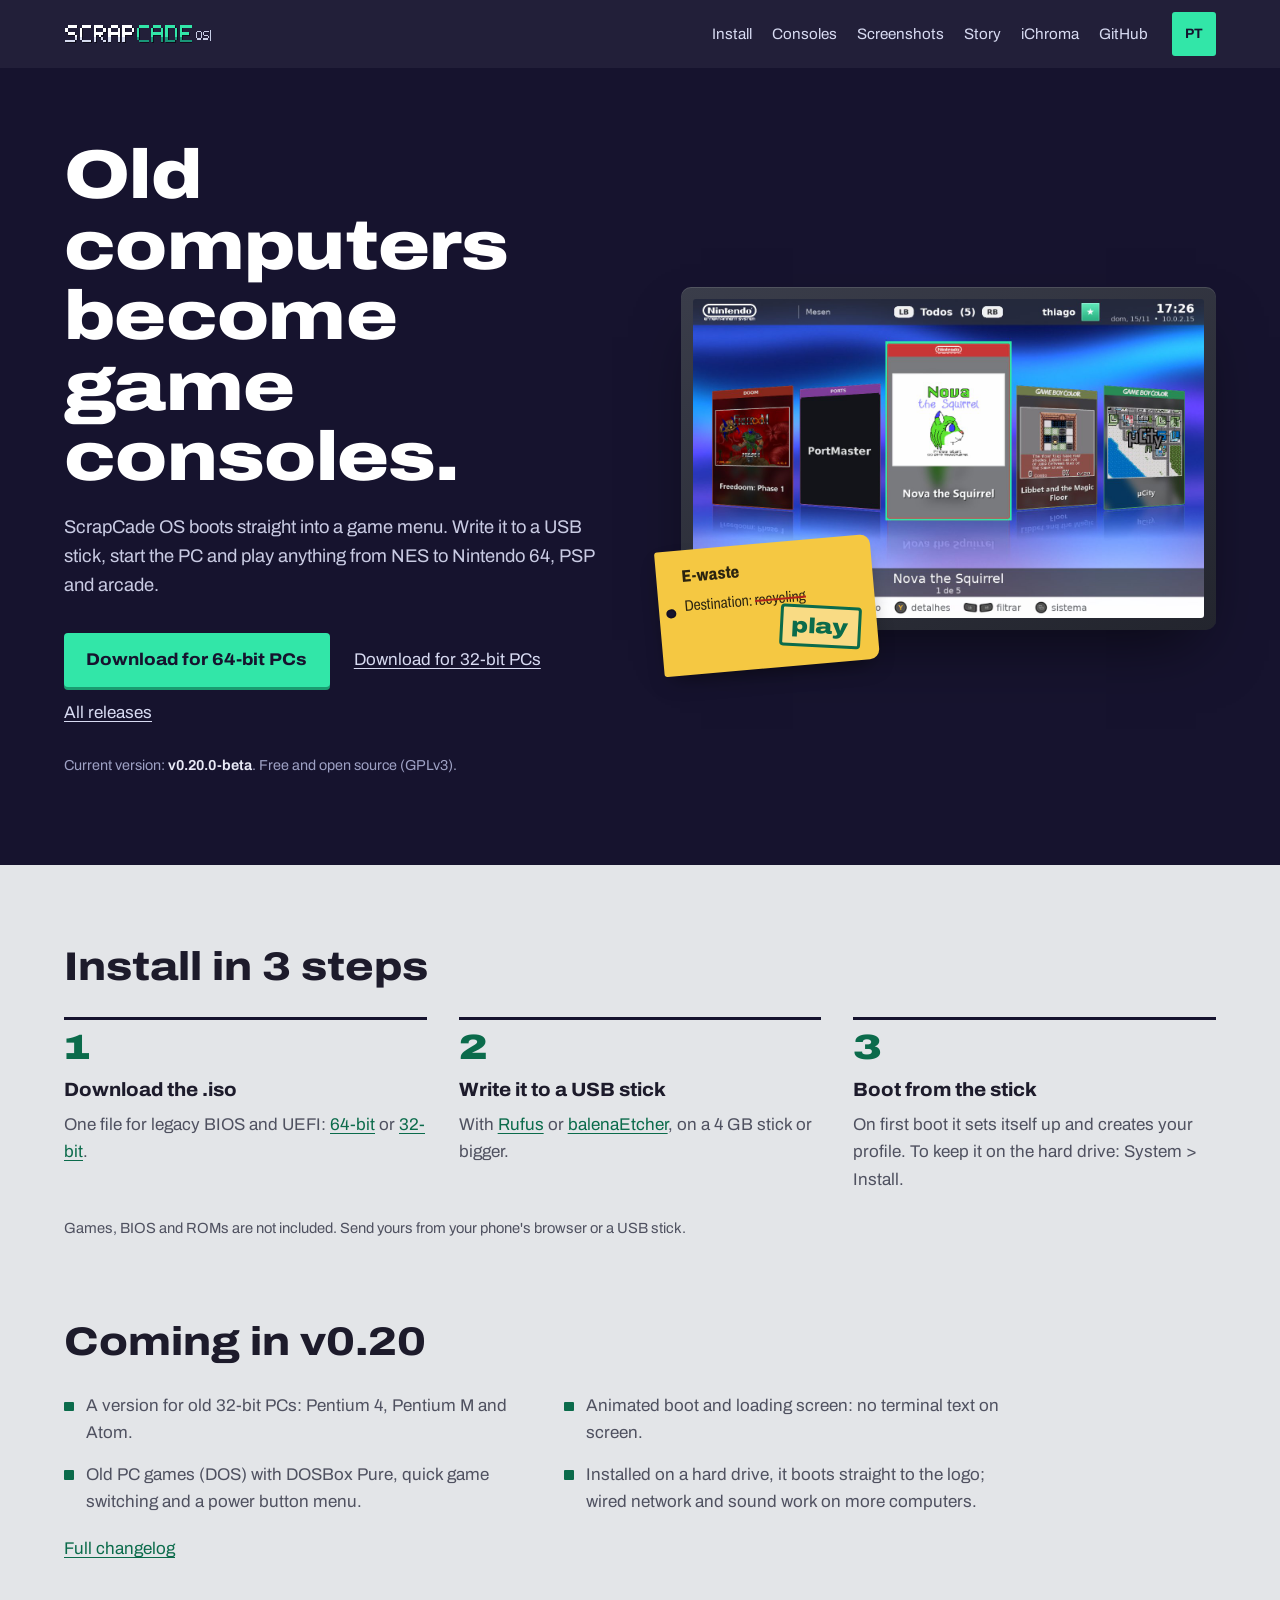
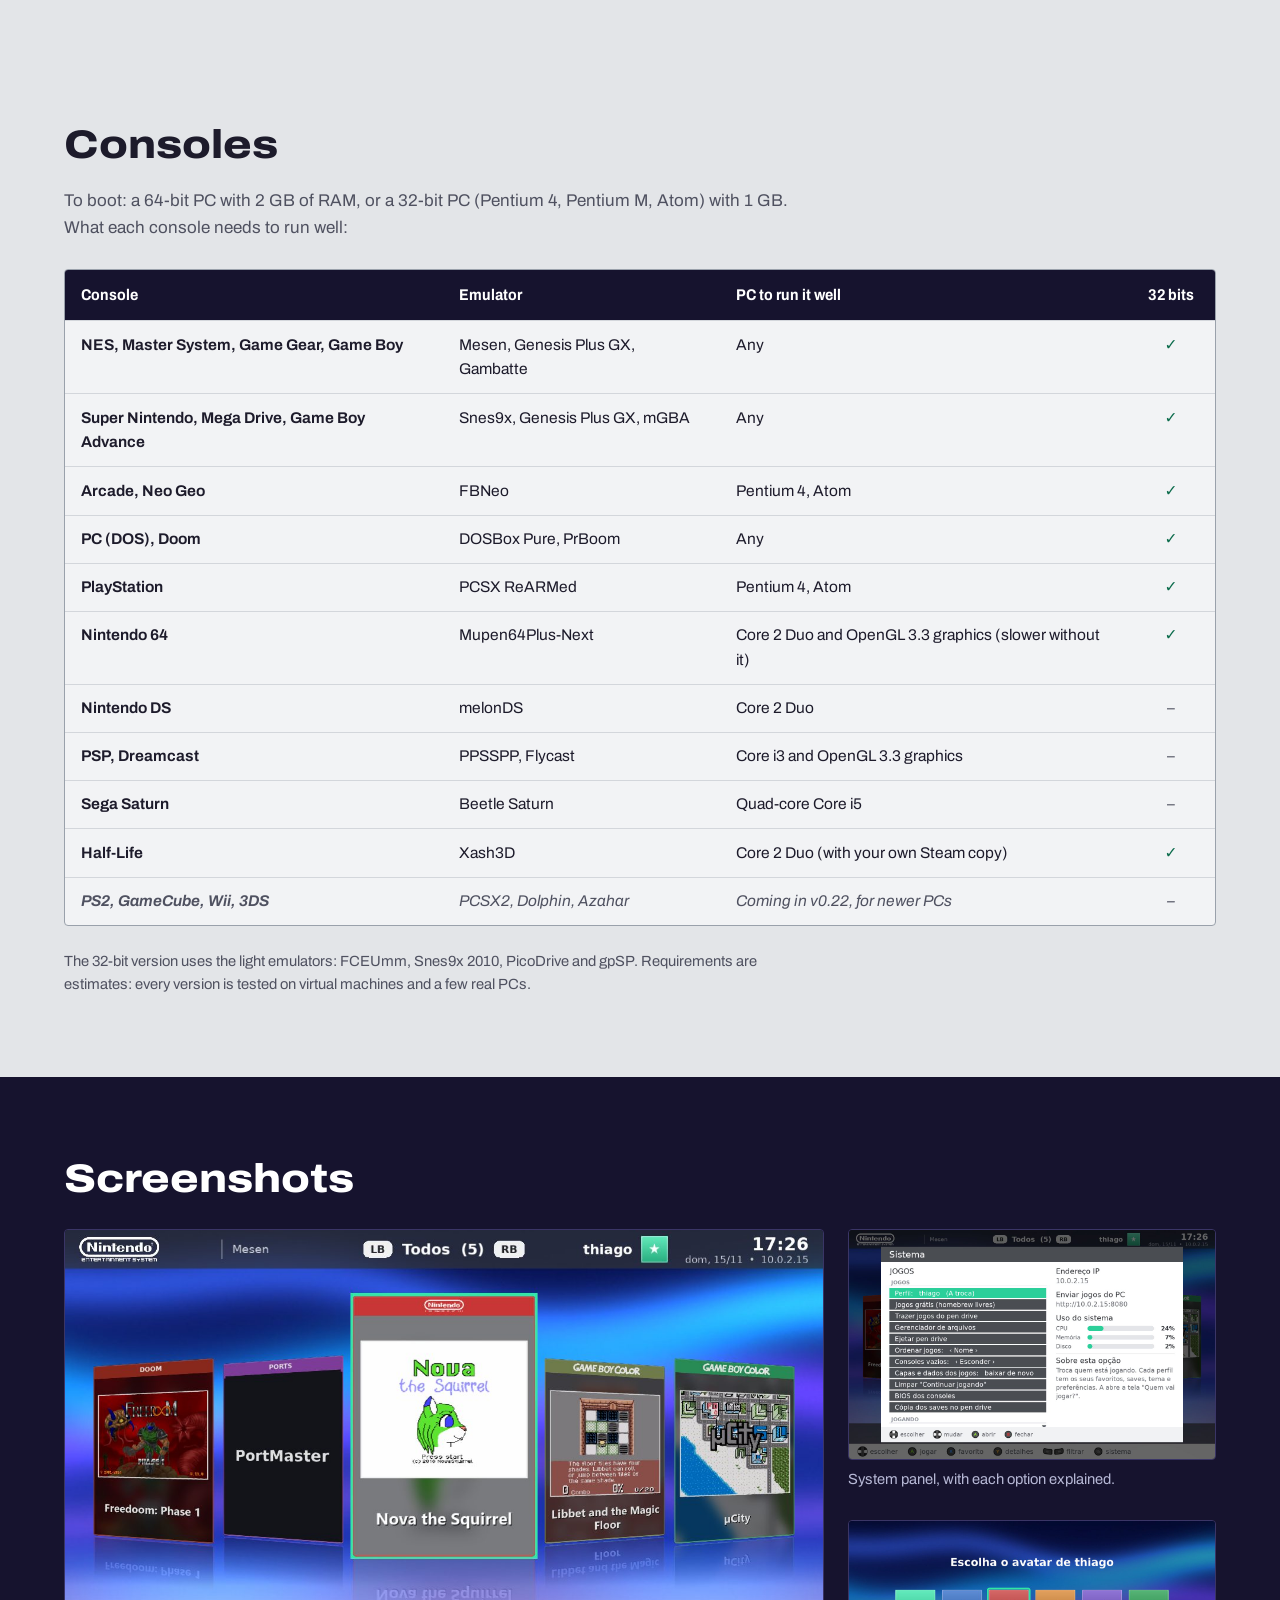
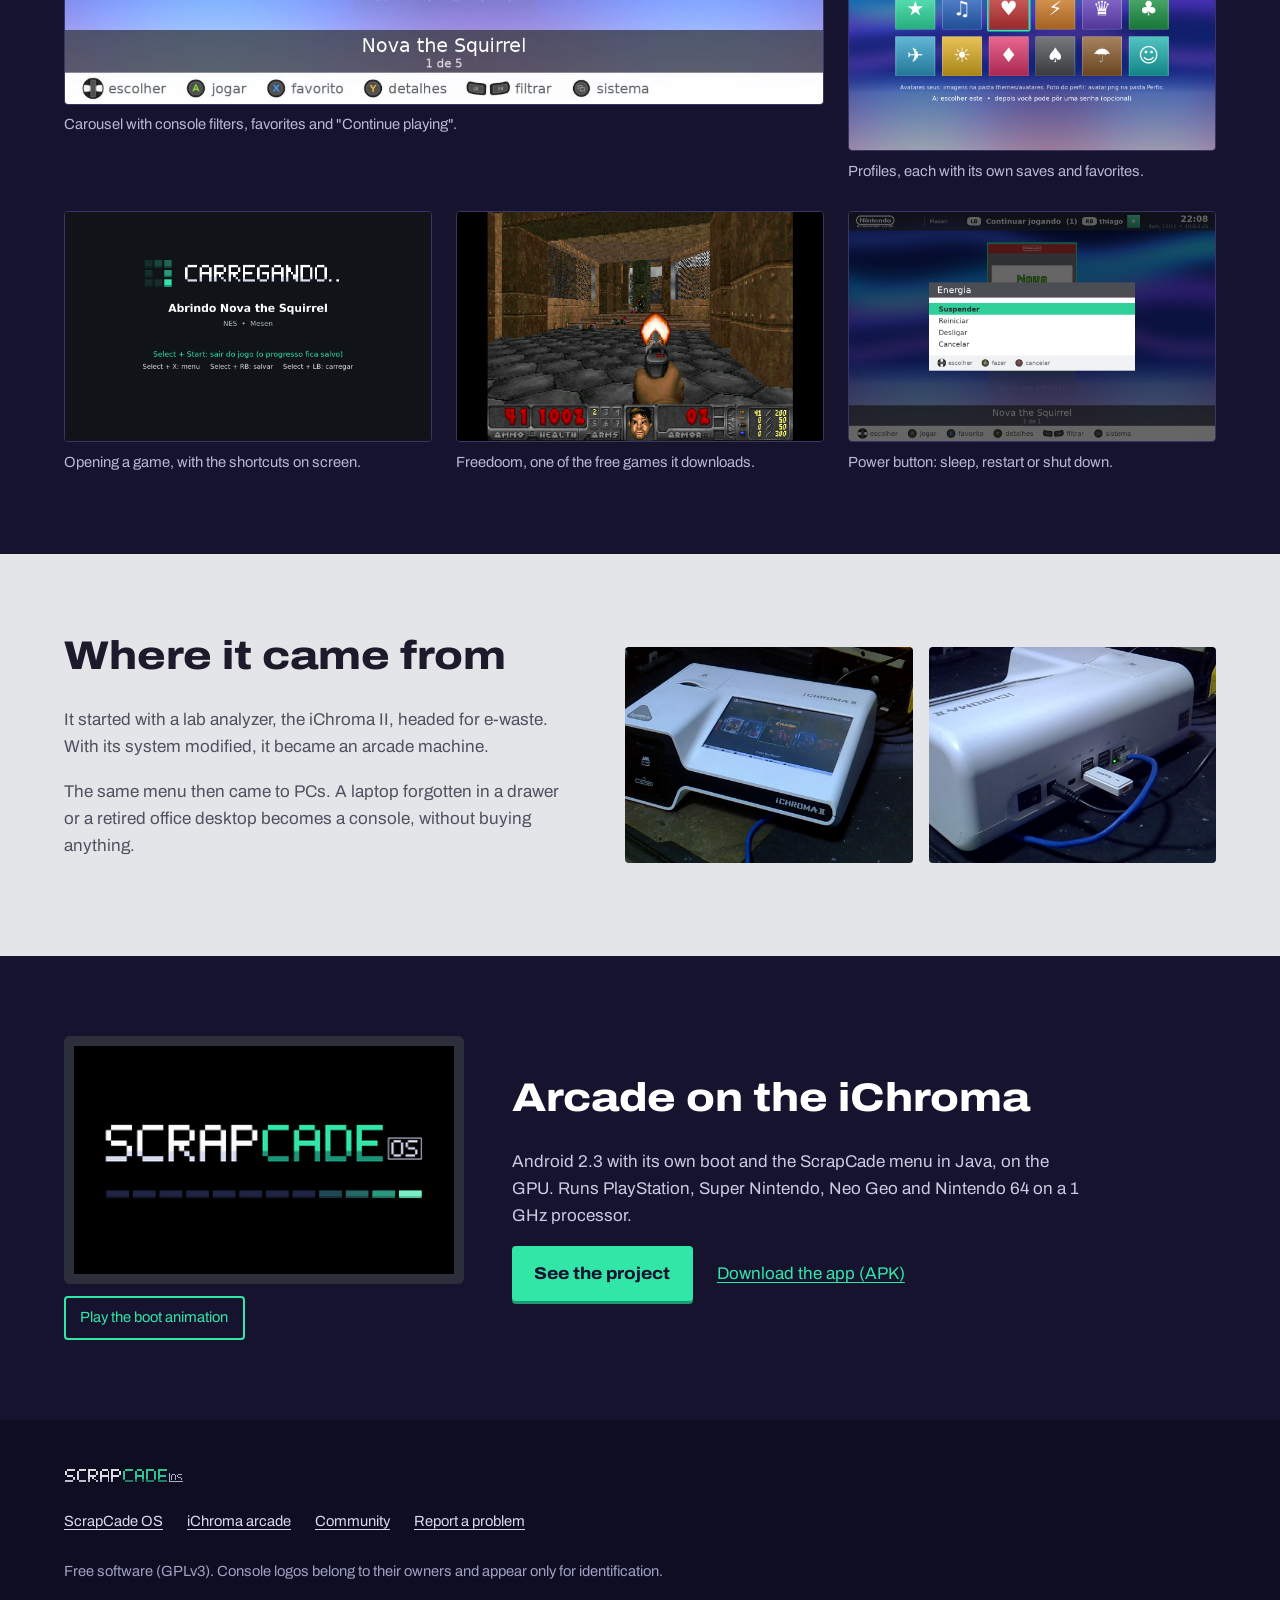
==== scrapcade/index.html @ ce70873d "fix: acessibilidade, textos e desempenho do site (revisao com as skills de design) - WCAG: foco visi" ====
<!doctype html>
<html lang="pt-BR" data-lingua="pt">
<head>
<meta charset="utf-8">
<meta name="viewport" content="width=device-width, initial-scale=1">
<title>ScrapCade OS</title>
<meta name="description" content="Sistema que transforma computadores velhos em consoles de videogame. Grave num pen drive, ligue o PC e jogue.">
<link rel="icon" href="img/logo.png">
<link rel="preconnect" href="https://fonts.googleapis.com">
<link rel="preconnect" href="https://fonts.gstatic.com" crossorigin>
<link href="https://fonts.googleapis.com/css2?family=Archivo:wdth,wght@62..125,400..900&display=swap" rel="stylesheet">
<link rel="stylesheet" href="estilo.css">
</head>
<body>
<a class="pular" href="#conteudo"><span lang="pt">Pular para o conteúdo</span><span lang="en">Skip to content</span></a>

<header class="topo">
  <a class="marca" href="#inicio"><img src="img/logo.png" alt="ScrapCade OS"></a>
  <nav aria-label="Seções">
    <a href="#instalar"><span lang="pt">Instalar</span><span lang="en">Install</span></a>
    <a href="#consoles">Consoles</a>
    <a href="#capturas"><span lang="pt">Capturas</span><span lang="en">Screenshots</span></a>
    <a href="#historia"><span lang="pt">História</span><span lang="en">Story</span></a>
    <a href="#ichroma">iChroma</a>
    <a href="https://github.com/thiagotechmaker/scrapcade.os">GitHub</a>
  </nav>
  <button class="idioma" type="button"><span lang="pt"><span class="so-leitor">Ver em inglês: </span>EN</span><span lang="en"><span class="so-leitor">Ver em português: </span>PT</span></button>
</header>

<main id="conteudo">
<section class="abertura" id="inicio">
  <div class="abertura-texto">
    <h1><span lang="pt">Computador velho vira videogame.</span><span lang="en">Old computers become game consoles.</span></h1>
    <p class="sub">
      <span lang="pt">O ScrapCade OS liga direto num menu de jogos. Grave num pen drive, ligue o PC e jogue do NES ao Nintendo 64, PSP e fliperama.</span>
      <span lang="en">ScrapCade OS boots straight into a game menu. Write it to a USB stick, start the PC and play anything from NES to Nintendo 64, PSP and arcade.</span>
    </p>
    <div class="acoes">
      <a class="botao" data-iso="64" href="https://github.com/thiagotechmaker/scrapcade.os/releases/latest">
        <span lang="pt">Baixar para PC de 64 bits</span><span lang="en">Download for 64-bit PCs</span>
        <span class="tamanho" data-tam="64"></span>
      </a>
      <a class="link-claro" data-iso="32" href="https://github.com/thiagotechmaker/scrapcade.os/releases/latest">
        <span lang="pt">Baixar para PC de 32 bits</span><span lang="en">Download for 32-bit PCs</span>
      </a>
      <a class="link-claro" href="https://github.com/thiagotechmaker/scrapcade.os/releases">
        <span lang="pt">Todas as versões</span><span lang="en">All releases</span>
      </a>
    </div>
    <p class="versao"><span lang="pt">Versão atual:</span><span lang="en">Current version:</span> <b data-versao>v0.20.0-beta</b>. <span lang="pt">Livre e de código aberto (GPLv3).</span><span lang="en">Free and open source (GPLv3).</span></p>
  </div>

  <figure class="vitrine">
    <div class="tela"><img src="img/carrossel.jpg" width="1280" height="800"
      alt="Menu do ScrapCade com o carrossel de capas" data-alt-en="ScrapCade menu with the cover carousel"></div>
    <div class="etiqueta" aria-hidden="true">
      <span class="furo"></span>
      <span class="etq-titulo"><span lang="pt">Lixo eletrônico</span><span lang="en">E-waste</span></span>
      <span class="etq-linha"><span lang="pt">Destino:</span><span lang="en">Destination:</span> <s><span lang="pt">reciclagem</span><span lang="en">recycling</span></s></span>
      <span class="carimbo"><span lang="pt">jogar</span><span lang="en">play</span></span>
    </div>
  </figure>
</section>

<section class="secao" id="instalar">
  <h2><span lang="pt">Instalar em 3 passos</span><span lang="en">Install in 3 steps</span></h2>
  <ol class="passos">
    <li>
      <h3><span lang="pt">Baixe o .iso</span><span lang="en">Download the .iso</span></h3>
      <p><span lang="pt">Um arquivo só, para BIOS antigo e UEFI: <a data-iso="64" href="https://github.com/thiagotechmaker/scrapcade.os/releases/latest">64 bits</a> ou <a data-iso="32" href="https://github.com/thiagotechmaker/scrapcade.os/releases/latest">32 bits</a>.</span><span lang="en">One file for legacy BIOS and UEFI: <a data-iso="64" href="https://github.com/thiagotechmaker/scrapcade.os/releases/latest">64-bit</a> or <a data-iso="32" href="https://github.com/thiagotechmaker/scrapcade.os/releases/latest">32-bit</a>.</span></p>
    </li>
    <li>
      <h3><span lang="pt">Grave num pen drive</span><span lang="en">Write it to a USB stick</span></h3>
      <p><span lang="pt">Com o <a href="https://rufus.ie">Rufus</a> ou o <a href="https://etcher.balena.io">balenaEtcher</a>, em pen drive de 4 GB ou mais.</span><span lang="en">With <a href="https://rufus.ie">Rufus</a> or <a href="https://etcher.balena.io">balenaEtcher</a>, on a 4 GB stick or bigger.</span></p>
    </li>
    <li>
      <h3><span lang="pt">Ligue pelo pen drive</span><span lang="en">Boot from the stick</span></h3>
      <p><span lang="pt">No primeiro boot ele se arruma sozinho e cria o seu perfil. Para ficar no HD: Sistema &gt; Instalar.</span><span lang="en">On first boot it sets itself up and creates your profile. To keep it on the hard drive: System &gt; Install.</span></p>
    </li>
  </ol>
  <p class="nota"><span lang="pt">Jogos, BIOS e ROMs não acompanham o sistema. Mande os seus pelo navegador do celular ou por um pen drive.</span><span lang="en">Games, BIOS and ROMs are not included. Send yours from your phone's browser or a USB stick.</span></p>
</section>

<section class="secao novidades" id="novidades">
  <h2><span lang="pt">Chegando na v0.20</span><span lang="en">Coming in v0.20</span></h2>
  <ul>
    <li><span lang="pt">Versão para PCs antigos de 32 bits: Pentium 4, Pentium M e Atom.</span><span lang="en">A version for old 32-bit PCs: Pentium 4, Pentium M and Atom.</span></li>
    <li><span lang="pt">Boot animado e tela de carregamento: nada de texto de terminal na tela.</span><span lang="en">Animated boot and loading screen: no terminal text on screen.</span></li>
    <li><span lang="pt">PC antigo (DOS) pelo DOSBox Pure, troca rápida de jogo e botão de energia com menu.</span><span lang="en">Old PC games (DOS) with DOSBox Pure, quick game switching and a power button menu.</span></li>
    <li><span lang="pt">Instalado no HD, liga direto na logo; rede com cabo e som funcionando em mais computadores.</span><span lang="en">Installed on a hard drive, it boots straight to the logo; wired network and sound work on more computers.</span></li>
  </ul>
  <a href="https://github.com/thiagotechmaker/scrapcade.os/blob/main/CHANGELOG.md"><span lang="pt">Todas as mudanças</span><span lang="en">Full changelog</span></a>
</section>

<section class="secao" id="consoles">
  <h2>Consoles</h2>
  <p class="intro"><span lang="pt">Para ligar: PC de 64 bits com 2 GB de memória, ou PC de 32 bits (Pentium 4, Pentium M, Atom) com 1 GB. O que cada console pede para rodar bem:</span><span lang="en">To boot: a 64-bit PC with 2 GB of RAM, or a 32-bit PC (Pentium 4, Pentium M, Atom) with 1 GB. What each console needs to run well:</span></p>
  <div class="tabela-rolagem">
  <table class="inventario">
    <thead><tr>
      <th>Console</th><th><span lang="pt">Emulador</span><span lang="en">Emulator</span></th>
      <th><span lang="pt">PC para rodar bem</span><span lang="en">PC to run it well</span></th><th>32 bits</th>
    </tr></thead>
    <tbody>
      <tr><td>NES, Master System, Game Gear, Game Boy</td><td>Mesen, Genesis Plus GX, Gambatte</td><td><span lang="pt">Qualquer um</span><span lang="en">Any</span></td><td class="sim"><span aria-hidden="true">✓</span><span class="so-leitor"><span lang="pt">sim</span><span lang="en">yes</span></span></td></tr>
      <tr><td>Super Nintendo, Mega Drive, Game Boy Advance</td><td>Snes9x, Genesis Plus GX, mGBA</td><td><span lang="pt">Qualquer um</span><span lang="en">Any</span></td><td class="sim"><span aria-hidden="true">✓</span><span class="so-leitor"><span lang="pt">sim</span><span lang="en">yes</span></span></td></tr>
      <tr><td><span lang="pt">Fliperama, Neo Geo</span><span lang="en">Arcade, Neo Geo</span></td><td>FBNeo</td><td>Pentium 4, Atom</td><td class="sim"><span aria-hidden="true">✓</span><span class="so-leitor"><span lang="pt">sim</span><span lang="en">yes</span></span></td></tr>
      <tr><td>PC (DOS), Doom</td><td>DOSBox Pure, PrBoom</td><td><span lang="pt">Qualquer um</span><span lang="en">Any</span></td><td class="sim"><span aria-hidden="true">✓</span><span class="so-leitor"><span lang="pt">sim</span><span lang="en">yes</span></span></td></tr>
      <tr><td>PlayStation</td><td>PCSX ReARMed</td><td>Pentium 4, Atom</td><td class="sim"><span aria-hidden="true">✓</span><span class="so-leitor"><span lang="pt">sim</span><span lang="en">yes</span></span></td></tr>
      <tr><td>Nintendo 64</td><td>Mupen64Plus-Next</td><td><span lang="pt">Core 2 Duo e vídeo com OpenGL 3.3 (sem ele, mais lento)</span><span lang="en">Core 2 Duo and OpenGL 3.3 graphics (slower without it)</span></td><td class="sim"><span aria-hidden="true">✓</span><span class="so-leitor"><span lang="pt">sim</span><span lang="en">yes</span></span></td></tr>
      <tr><td>Nintendo DS</td><td>melonDS</td><td>Core 2 Duo</td><td class="nao"><span aria-hidden="true">–</span><span class="so-leitor"><span lang="pt">não</span><span lang="en">no</span></span></td></tr>
      <tr><td>PSP, Dreamcast</td><td>PPSSPP, Flycast</td><td><span lang="pt">Core i3 e vídeo com OpenGL 3.3</span><span lang="en">Core i3 and OpenGL 3.3 graphics</span></td><td class="nao"><span aria-hidden="true">–</span><span class="so-leitor"><span lang="pt">não</span><span lang="en">no</span></span></td></tr>
      <tr><td>Sega Saturn</td><td>Beetle Saturn</td><td><span lang="pt">Core i5 de 4 núcleos</span><span lang="en">Quad-core Core i5</span></td><td class="nao"><span aria-hidden="true">–</span><span class="so-leitor"><span lang="pt">não</span><span lang="en">no</span></span></td></tr>
      <tr><td>Half-Life</td><td>Xash3D</td><td><span lang="pt">Core 2 Duo (com a sua cópia da Steam)</span><span lang="en">Core 2 Duo (with your own Steam copy)</span></td><td class="sim"><span aria-hidden="true">✓</span><span class="so-leitor"><span lang="pt">sim</span><span lang="en">yes</span></span></td></tr>
      <tr class="em-breve"><td>PS2, GameCube, Wii, 3DS</td><td>PCSX2, Dolphin, Azahar</td><td><span lang="pt">Na v0.22, para PCs mais novos</span><span lang="en">Coming in v0.22, for newer PCs</span></td><td class="nao"><span aria-hidden="true">–</span><span class="so-leitor"><span lang="pt">não</span><span lang="en">no</span></span></td></tr>
    </tbody>
  </table>
  </div>
  <p class="nota"><span lang="pt">Na versão de 32 bits entram os emuladores leves: FCEUmm, Snes9x 2010, PicoDrive e gpSP. Os requisitos são estimativas: cada versão é testada em máquinas virtuais e em poucos PCs de verdade.</span><span lang="en">The 32-bit version uses the light emulators: FCEUmm, Snes9x 2010, PicoDrive and gpSP. Requirements are estimates: every version is tested on virtual machines and a few real PCs.</span></p>
</section>

<section class="secao escura" id="capturas">
  <h2><span lang="pt">Capturas</span><span lang="en">Screenshots</span></h2>
  <div class="galeria">
    <figure class="grande"><img loading="lazy" src="img/carrossel.jpg" width="1280" height="800" alt="Carrossel de capas" data-alt-en="Cover carousel"><figcaption><span lang="pt">Carrossel com filtros por console, favoritos e "Continuar jogando".</span><span lang="en">Carousel with console filters, favorites and "Continue playing".</span></figcaption></figure>
    <figure><img loading="lazy" src="img/painel.jpg" width="1280" height="800" alt="Painel Sistema" data-alt-en="System panel"><figcaption><span lang="pt">Painel Sistema, com a explicação de cada opção.</span><span lang="en">System panel, with each option explained.</span></figcaption></figure>
    <figure><img loading="lazy" src="img/perfis.jpg" width="1280" height="800" alt="Perfis com avatar" data-alt-en="Profiles with avatars"><figcaption><span lang="pt">Perfis: cada um com seus saves e favoritos.</span><span lang="en">Profiles, each with its own saves and favorites.</span></figcaption></figure>
    <figure><img loading="lazy" src="img/carregando.png" width="1280" height="800" alt="Abrindo um jogo" data-alt-en="Opening a game"><figcaption><span lang="pt">Abrindo um jogo, com os atalhos na tela.</span><span lang="en">Opening a game, with the shortcuts on screen.</span></figcaption></figure>
    <figure><img loading="lazy" src="img/freedoom.png" width="1280" height="800" alt="Freedoom rodando" data-alt-en="Freedoom running"><figcaption><span lang="pt">Freedoom, um dos jogos livres que o sistema baixa.</span><span lang="en">Freedoom, one of the free games it downloads.</span></figcaption></figure>
    <figure><img loading="lazy" src="img/energia.jpg" width="1280" height="800" alt="Menu do botão de energia" data-alt-en="Power button menu"><figcaption><span lang="pt">Botão de energia: suspender, reiniciar ou desligar.</span><span lang="en">Power button: sleep, restart or shut down.</span></figcaption></figure>
  </div>
</section>

<section class="secao historia" id="historia">
  <div class="historia-texto">
    <h2><span lang="pt">De onde veio</span><span lang="en">Where it came from</span></h2>
    <p><span lang="pt">Começou com um analisador de laboratório, o iChroma II, que ia para o lixo eletrônico. Com o sistema dele modificado, virou fliperama.</span><span lang="en">It started with a lab analyzer, the iChroma II, headed for e-waste. With its system modified, it became an arcade machine.</span></p>
    <p><span lang="pt">O mesmo menu foi para os PCs. Um notebook parado na gaveta ou um desktop de escritório aposentado viram console, sem comprar nada.</span><span lang="en">The same menu then came to PCs. A laptop forgotten in a drawer or a retired office desktop becomes a console, without buying anything.</span></p>
  </div>
  <div class="historia-fotos">
    <img loading="lazy" src="img/ichroma_frente.jpg" width="1280" height="720" alt="iChroma II ligado com o menu de jogos" data-alt-en="iChroma II showing the game menu">
    <img loading="lazy" src="img/ichroma_traseira.jpg" width="1280" height="720" alt="Traseira do iChroma com cabo de rede e pen drive" data-alt-en="Back of the iChroma with network cable and USB stick">
  </div>
</section>

<section class="secao escura" id="ichroma">
  <div class="ichroma">
    <figure class="ichroma-anim">
      <img class="ichroma-gif" loading="lazy" src="img/boot_parado.png" data-gif="img/boot.gif" width="400" height="240" alt="Animação de boot do fliperama" data-alt-en="Arcade boot animation">
      <button class="ver-anim" type="button" aria-pressed="false"><span lang="pt">Ver a animação de boot</span><span lang="en">Play the boot animation</span></button>
    </figure>
    <div>
      <h2><span lang="pt">Fliperama no iChroma</span><span lang="en">Arcade on the iChroma</span></h2>
      <p><span lang="pt">Android 2.3 com boot próprio e o menu ScrapCade em Java, pela GPU. Roda PlayStation, Super Nintendo, Neo Geo e Nintendo 64 num processador de 1 GHz.</span><span lang="en">Android 2.3 with its own boot and the ScrapCade menu in Java, on the GPU. Runs PlayStation, Super Nintendo, Neo Geo and Nintendo 64 on a 1 GHz processor.</span></p>
      <div class="acoes">
        <a class="botao" href="https://github.com/thiagotechmaker/scrapcade-fliperama"><span lang="pt">Ver o projeto</span><span lang="en">See the project</span></a>
        <a class="link-claro" href="https://github.com/thiagotechmaker/scrapcade-fliperama/releases/latest"><span lang="pt">Baixar o app (APK)</span><span lang="en">Download the app (APK)</span></a>
      </div>
    </div>
  </div>
</section>
</main>

<footer class="rodape">
  <img src="img/logo.png" alt="" width="120">
  <nav aria-label="Links">
    <a href="https://github.com/thiagotechmaker/scrapcade.os">ScrapCade OS</a>
    <a href="https://github.com/thiagotechmaker/scrapcade-fliperama"><span lang="pt">Fliperama do iChroma</span><span lang="en">iChroma arcade</span></a>
    <a href="https://github.com/thiagotechmaker/scrapcade.os/discussions"><span lang="pt">Comunidade</span><span lang="en">Community</span></a>
    <a href="https://github.com/thiagotechmaker/scrapcade.os/issues/new/choose"><span lang="pt">Relatar um problema</span><span lang="en">Report a problem</span></a>
  </nav>
  <p><span lang="pt">Código livre (GPLv3). Logotipos de consoles são dos seus donos e aparecem só para identificação.</span><span lang="en">Free software (GPLv3). Console logos belong to their owners and appear only for identification.</span></p>
</footer>

<script src="site.js"></script>
</body>
</html>
---- scrapcade/estilo.css ----
/* ScrapCade OS: sucata que vira console.
   Cores: indigo da tela de boot, aco de gabinete, menta da logo, amarelo de etiqueta de descarte (so na etiqueta). */
:root {
  --tinta: #16132e;
  --tinta-2: #221d45;
  --aco: #e3e5e8;
  --aco-claro: #f2f3f5;
  --aco-escuro: #9aa1ab;
  --texto: #1d1b2b;
  --texto-suave: #4f5160;
  --menta: #32e6a8;
  --menta-escura: #0b6b4b;   /* 5,2:1 sobre o aco: passa no WCAG AA */
  --etiqueta: #f5c842;
  --branco: #fff;
  --largura: 72rem;
  --fonte: "Archivo", "Segoe UI", system-ui, sans-serif;
}
*, *::before, *::after { box-sizing: border-box; }
html { scroll-behavior: smooth; -webkit-text-size-adjust: 100%; }
@media (prefers-reduced-motion: reduce) { html { scroll-behavior: auto; } }
body {
  margin: 0;
  font-family: var(--fonte);
  font-size: 1.0625rem;
  line-height: 1.6;
  color: var(--texto);
  background: var(--aco);
}
img { max-width: 100%; height: auto; display: block; }
a { color: var(--menta-escura); text-underline-offset: 0.18em; }
/* foco: indigo nas partes claras, amarelo nas escuras (sempre com contraste) */
a:focus-visible, button:focus-visible { outline: 3px solid var(--tinta); outline-offset: 3px; border-radius: 2px; }
.topo :focus-visible, .abertura :focus-visible, .escura :focus-visible, .rodape :focus-visible, .pular:focus-visible { outline-color: var(--etiqueta); }

/* texto so para leitor de tela */
.so-leitor { position: absolute; width: 1px; height: 1px; overflow: hidden; clip-path: inset(50%); white-space: nowrap; }
/* pular para o conteudo: aparece so com o teclado */
.pular { position: absolute; left: 1rem; top: -4rem; z-index: 20; padding: 0.6rem 1rem; background: var(--tinta); color: var(--branco); border-radius: 3px; }
.pular:focus { top: 0.75rem; }

/* idioma: so a lingua escolhida aparece */
html[data-lingua="pt"] [lang="en"], html[data-lingua="en"] [lang="pt"] { display: none !important; }

/* ---- topo */
.topo {
  position: sticky; top: 0; z-index: 10;
  display: flex; align-items: center; gap: 1.5rem;
  padding: 0.75rem max(1rem, calc((100% - var(--largura)) / 2));
  background: color-mix(in srgb, var(--tinta) 94%, transparent);
  backdrop-filter: blur(6px);
}
.marca img { width: 148px; image-rendering: pixelated; }
.topo nav { display: flex; gap: 1.25rem; margin-left: auto; flex-wrap: wrap; }
.topo nav a { color: #d8dbf2; text-decoration: none; font-size: 0.95rem; display: inline-flex; align-items: center; min-height: 44px; }   /* toque de 44 px */
.topo nav a:hover { color: var(--branco); text-decoration: underline; }
.idioma {
  font: inherit; font-size: 0.85rem; font-weight: 700; letter-spacing: 0.02em;
  color: var(--tinta); background: var(--menta); border: 0; border-radius: 3px;
  padding: 0.3rem 0.6rem; cursor: pointer; min-width: 44px; min-height: 44px;
}

/* ---- abertura */
.abertura {
  display: grid; grid-template-columns: 1.05fr 1fr; gap: 3.5rem; align-items: center;
  padding: 4.5rem max(1rem, calc((100% - var(--largura)) / 2)) 5.5rem;
  background: var(--tinta); color: #e9eaf7;
}
.abertura h1 {
  margin: 0 0 1.25rem;
  font-size: clamp(2.4rem, 5.4vw, 4.4rem); line-height: 1.02;
  font-weight: 850; font-variation-settings: "wdth" 118; letter-spacing: -0.01em;
  color: var(--branco);
}
.sub { margin: 0 0 2rem; max-width: 34rem; font-size: 1.15rem; color: #c9cbe3; }
.acoes { display: flex; flex-wrap: wrap; align-items: center; gap: 0.75rem 1.5rem; }
.botao {
  display: inline-block; padding: 0.85rem 1.4rem;
  font-weight: 750; font-variation-settings: "wdth" 110; text-decoration: none;
  color: var(--tinta); background: var(--menta); border-radius: 4px;
  box-shadow: 0 3px 0 #1a9c70;
}
.botao:hover { background: #5cf0bd; }
.botao:active { transform: translateY(2px); box-shadow: 0 1px 0 #1a9c70; }
.link-claro { color: #d8dbf2; }
.versao { margin: 1.75rem 0 0; font-size: 0.9rem; color: #9ea1c4; }
.versao b { color: #e9eaf7; font-weight: 650; }
.tamanho { font-weight: 500; font-variation-settings: "wdth" 90; opacity: 0.8; }

/* a captura numa "tela" de gabinete, com a etiqueta de descarte amarrada */
.vitrine { position: relative; margin: 0; }
.tela {
  padding: 12px; border-radius: 10px;
  background: linear-gradient(160deg, #3a3d4a, #23252e);
  box-shadow: 0 30px 60px -20px rgba(0, 0, 0, 0.55), inset 0 1px 0 rgba(255, 255, 255, 0.12);
}
.tela img { border-radius: 3px; }
.etiqueta {
  position: absolute; left: -1.4rem; bottom: -2.4rem;
  display: grid; gap: 0.15rem; width: 13.5rem;
  padding: 0.9rem 1rem 1rem 1.6rem;
  background: var(--etiqueta); color: #2b2410;
  border-radius: 3px 10px 10px 3px;
  transform: rotate(-5deg);
  box-shadow: 0 10px 22px -10px rgba(0, 0, 0, 0.6);
  font-variation-settings: "wdth" 80;
}
.furo {
  position: absolute; left: 0.45rem; top: 50%; width: 0.6rem; height: 0.6rem; margin-top: -0.3rem;
  border-radius: 50%; background: var(--tinta); box-shadow: inset 0 0 0 2px rgba(0, 0, 0, 0.2);
}
.etq-titulo { font-weight: 800; font-size: 1.05rem; }
.etq-linha { font-size: 0.95rem; }
.etq-linha s { text-decoration-thickness: 2px; text-decoration-color: #b4231b; }
.carimbo {
  justify-self: end; margin-top: -0.2rem;
  padding: 0.05rem 0.55rem; border: 3px solid var(--menta-escura); border-radius: 4px;
  color: var(--menta-escura); font-weight: 900; font-size: 1.35rem; font-variation-settings: "wdth" 120;
  transform: rotate(8deg); background: rgba(255, 255, 255, 0.35);
}

/* ---- secoes */
section[id] { scroll-margin-top: 4.5rem; }   /* o topo fixo nao cobre o titulo ao clicar no menu */
.secao { padding: 5rem max(1rem, calc((100% - var(--largura)) / 2)); }
.secao h2 {
  margin: 0 0 1.75rem;
  font-size: clamp(1.8rem, 3.2vw, 2.5rem); line-height: 1.1;
  font-weight: 800; font-variation-settings: "wdth" 115;
}
.secao h3 { margin: 0 0 0.35rem; font-size: 1.2rem; font-weight: 750; font-variation-settings: "wdth" 105; }
.intro { max-width: 46rem; margin: -0.5rem 0 1.75rem; color: var(--texto-suave); }
.nota { margin: 1.5rem 0 0; font-size: 0.92rem; color: var(--texto-suave); max-width: 46rem; }
.escura { background: var(--tinta); color: #e3e4f3; }
.escura h2 { color: var(--branco); }
.escura a { color: var(--menta); }

/* passos: uma sequencia de verdade, entao numerada */
.passos {
  list-style: none; margin: 0; padding: 0; counter-reset: passo;
  display: grid; grid-template-columns: repeat(3, 1fr); gap: 2rem;
}
.passos li { counter-increment: passo; position: relative; padding-top: 3.4rem; border-top: 3px solid var(--tinta); }
.passos li::before {
  content: counter(passo);
  position: absolute; top: 0.6rem; left: 0;
  font-size: 2.2rem; line-height: 1; font-weight: 900; font-variation-settings: "wdth" 125; color: var(--menta-escura);
}
.passos p { margin: 0; color: var(--texto-suave); }

/* novidades da versao: lista curta, com a marca menta de "recem-chegado" */
.novidades { padding-top: 0; }
.novidades ul { list-style: none; margin: 0 0 1.25rem; padding: 0; display: grid; grid-template-columns: repeat(2, 1fr); gap: 0.9rem 2.5rem; max-width: 60rem; }
.novidades li { position: relative; padding-left: 1.4rem; color: var(--texto-suave); }
.novidades li::before {
  content: ""; position: absolute; left: 0; top: 0.55em; width: 0.6rem; height: 0.6rem;
  background: var(--menta-escura); border-radius: 1px;
}
@media (max-width: 860px) { .novidades ul { grid-template-columns: 1fr; } }

/* consoles: folha de inventario */
.tabela-rolagem { overflow-x: auto; background: var(--aco-claro); border: 1px solid var(--aco-escuro); border-radius: 4px; }
.inventario { width: 100%; border-collapse: collapse; min-width: 40rem; font-size: 0.97rem; }
.inventario th {
  text-align: left; font-weight: 700; font-variation-settings: "wdth" 90;
  padding: 0.8rem 1rem; background: var(--tinta); color: var(--branco);
}
.inventario td { padding: 0.7rem 1rem; border-top: 1px solid #d3d6db; vertical-align: top; }
.inventario td:first-child { font-weight: 650; }
.inventario td:last-child, .inventario th:last-child { text-align: center; width: 5.5rem; }
.inventario .sim { color: var(--menta-escura); font-weight: 800; }
.inventario .nao { color: var(--texto-suave); }
.inventario .em-breve td { color: var(--texto-suave); font-style: italic; }

/* capturas */
.galeria { display: grid; grid-template-columns: repeat(3, 1fr); gap: 1.75rem 1.5rem; }
.galeria figure { margin: 0; }
.galeria .grande { grid-column: span 2; grid-row: span 2; }
.galeria img { border-radius: 4px; border: 1px solid #3a3566; }
.galeria figcaption { margin-top: 0.55rem; font-size: 0.92rem; color: #b7b9d6; }

/* historia */
.historia { display: grid; grid-template-columns: 1fr 1.15fr; gap: 3rem; align-items: center; }
.historia-texto p { max-width: 34rem; color: var(--texto-suave); }
.historia-fotos { display: grid; grid-template-columns: 1fr 1fr; gap: 1rem; }
.historia-fotos img { border-radius: 4px; aspect-ratio: 4 / 3; object-fit: cover; }

/* ichroma */
.ichroma { display: grid; grid-template-columns: auto 1fr; gap: 3rem; align-items: center; }
.ichroma-anim { margin: 0; display: grid; gap: 0.75rem; justify-items: start; }
.ichroma-gif { width: 400px; border-radius: 6px; border: 10px solid #2c2f3a; }
.ver-anim {
  font: inherit; font-size: 0.92rem; color: var(--menta); background: none; cursor: pointer;
  border: 2px solid var(--menta); border-radius: 4px; padding: 0.45rem 0.9rem; min-height: 44px;
}
.ichroma p { max-width: 36rem; color: #c9cbe3; }
.ichroma .botao { color: var(--tinta); }

/* rodape */
.rodape {
  display: grid; gap: 1rem; justify-items: start;
  padding: 3rem max(1rem, calc((100% - var(--largura)) / 2)) 3.5rem;
  background: #0f0d22; color: #9ea1c4; font-size: 0.92rem;
}
.rodape img { image-rendering: pixelated; opacity: 0.85; }
.rodape nav { display: flex; flex-wrap: wrap; gap: 0.5rem 1.5rem; }
.rodape a { color: #d8dbf2; display: inline-flex; align-items: center; min-height: 44px; }
.rodape p { margin: 0; max-width: 46rem; }

/* ---- telas pequenas */
@media (max-width: 860px) {
  .topo { flex-wrap: wrap; row-gap: 0.4rem; }
  .idioma { margin-left: auto; }
  /* no celular o menu vira uma faixa que rola para o lado */
  .topo nav { order: 3; width: 100%; margin: 0; flex-wrap: nowrap; overflow-x: auto; gap: 1.1rem; padding-bottom: 0.2rem; }
  .topo nav a { white-space: nowrap; padding: 0.35rem 0; }
  section[id] { scroll-margin-top: 6.5rem; }
  .abertura { grid-template-columns: 1fr; padding-top: 3rem; padding-bottom: 5rem; gap: 2.5rem; }
  .etiqueta { left: auto; right: -0.25rem; bottom: -2.2rem; width: 12rem; }
  .passos { grid-template-columns: 1fr; }
  .galeria { grid-template-columns: 1fr 1fr; }
  .galeria .grande { grid-column: span 2; grid-row: auto; }
  .historia, .ichroma { grid-template-columns: 1fr; }
  .ichroma-gif { width: 100%; }
}
@media (max-width: 520px) {
  .galeria { grid-template-columns: 1fr; }
  .galeria .grande { grid-column: auto; }
  .historia-fotos { grid-template-columns: 1fr; }
}
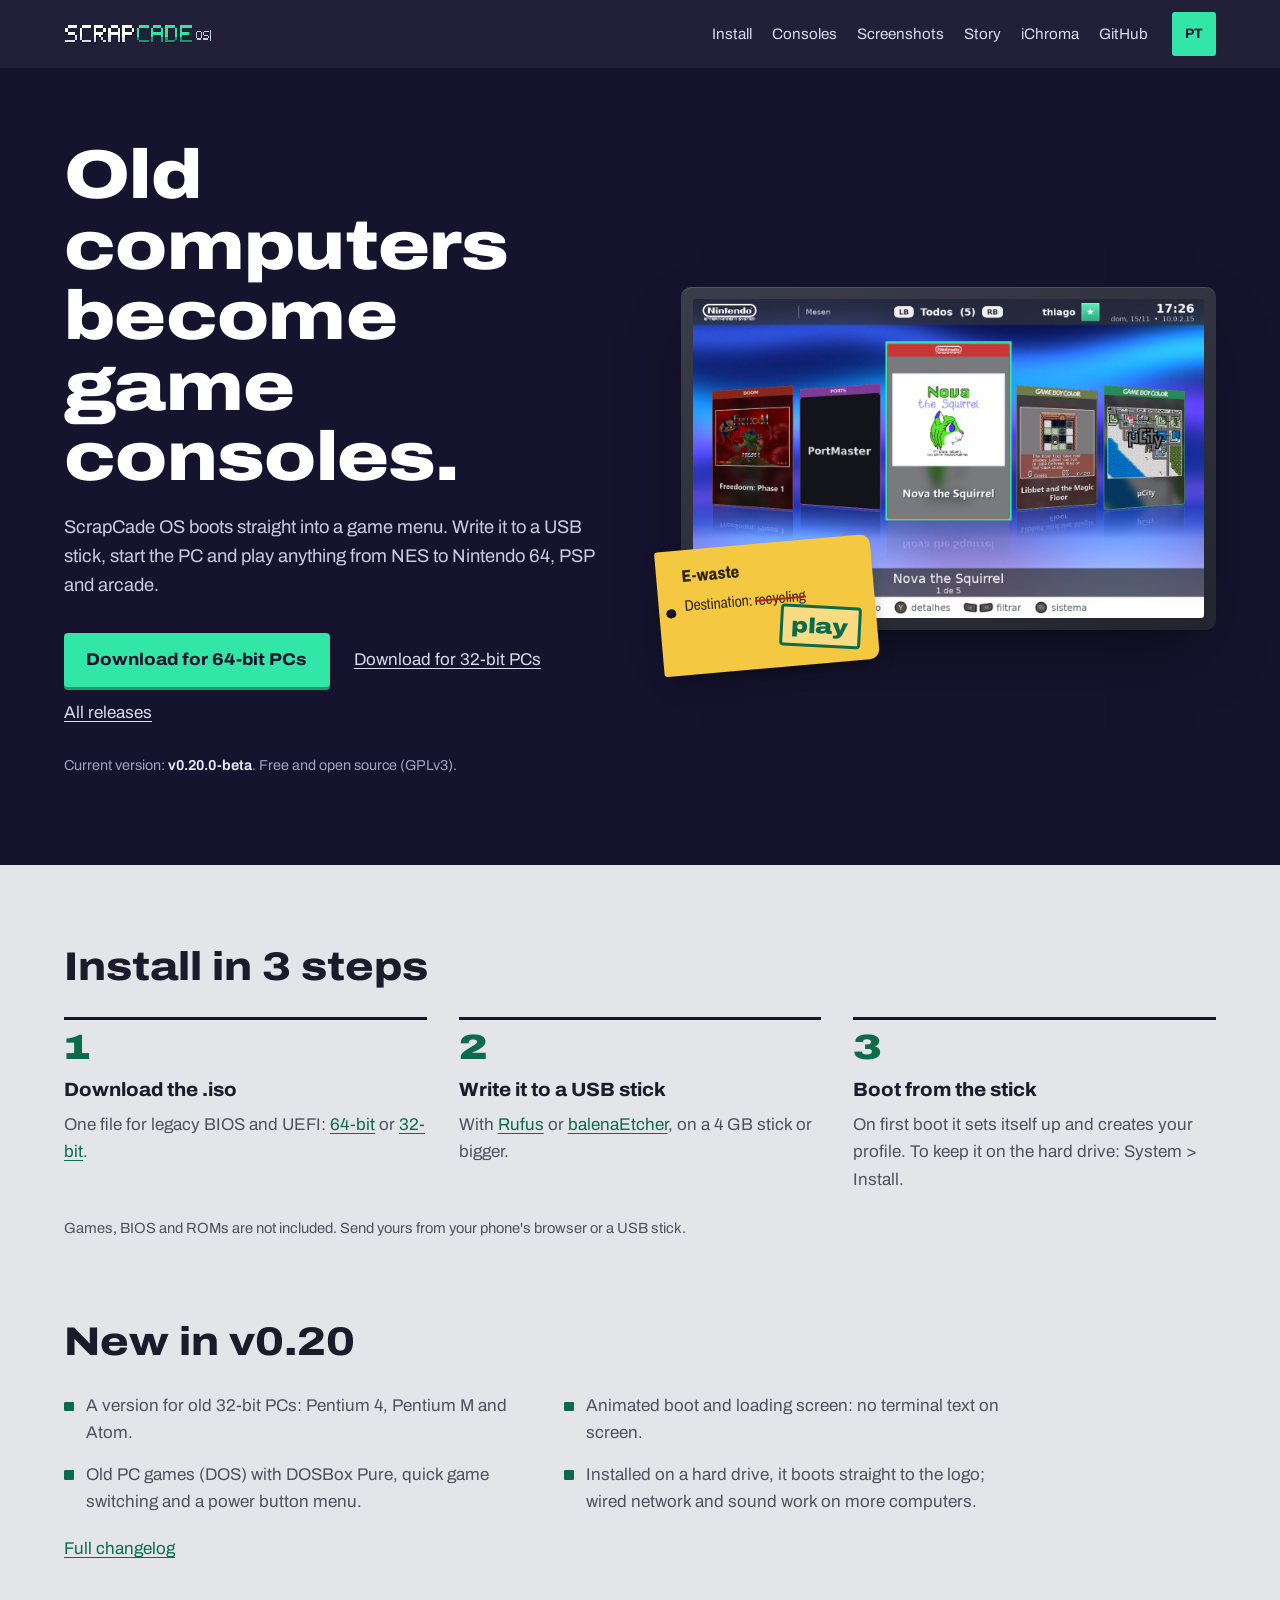
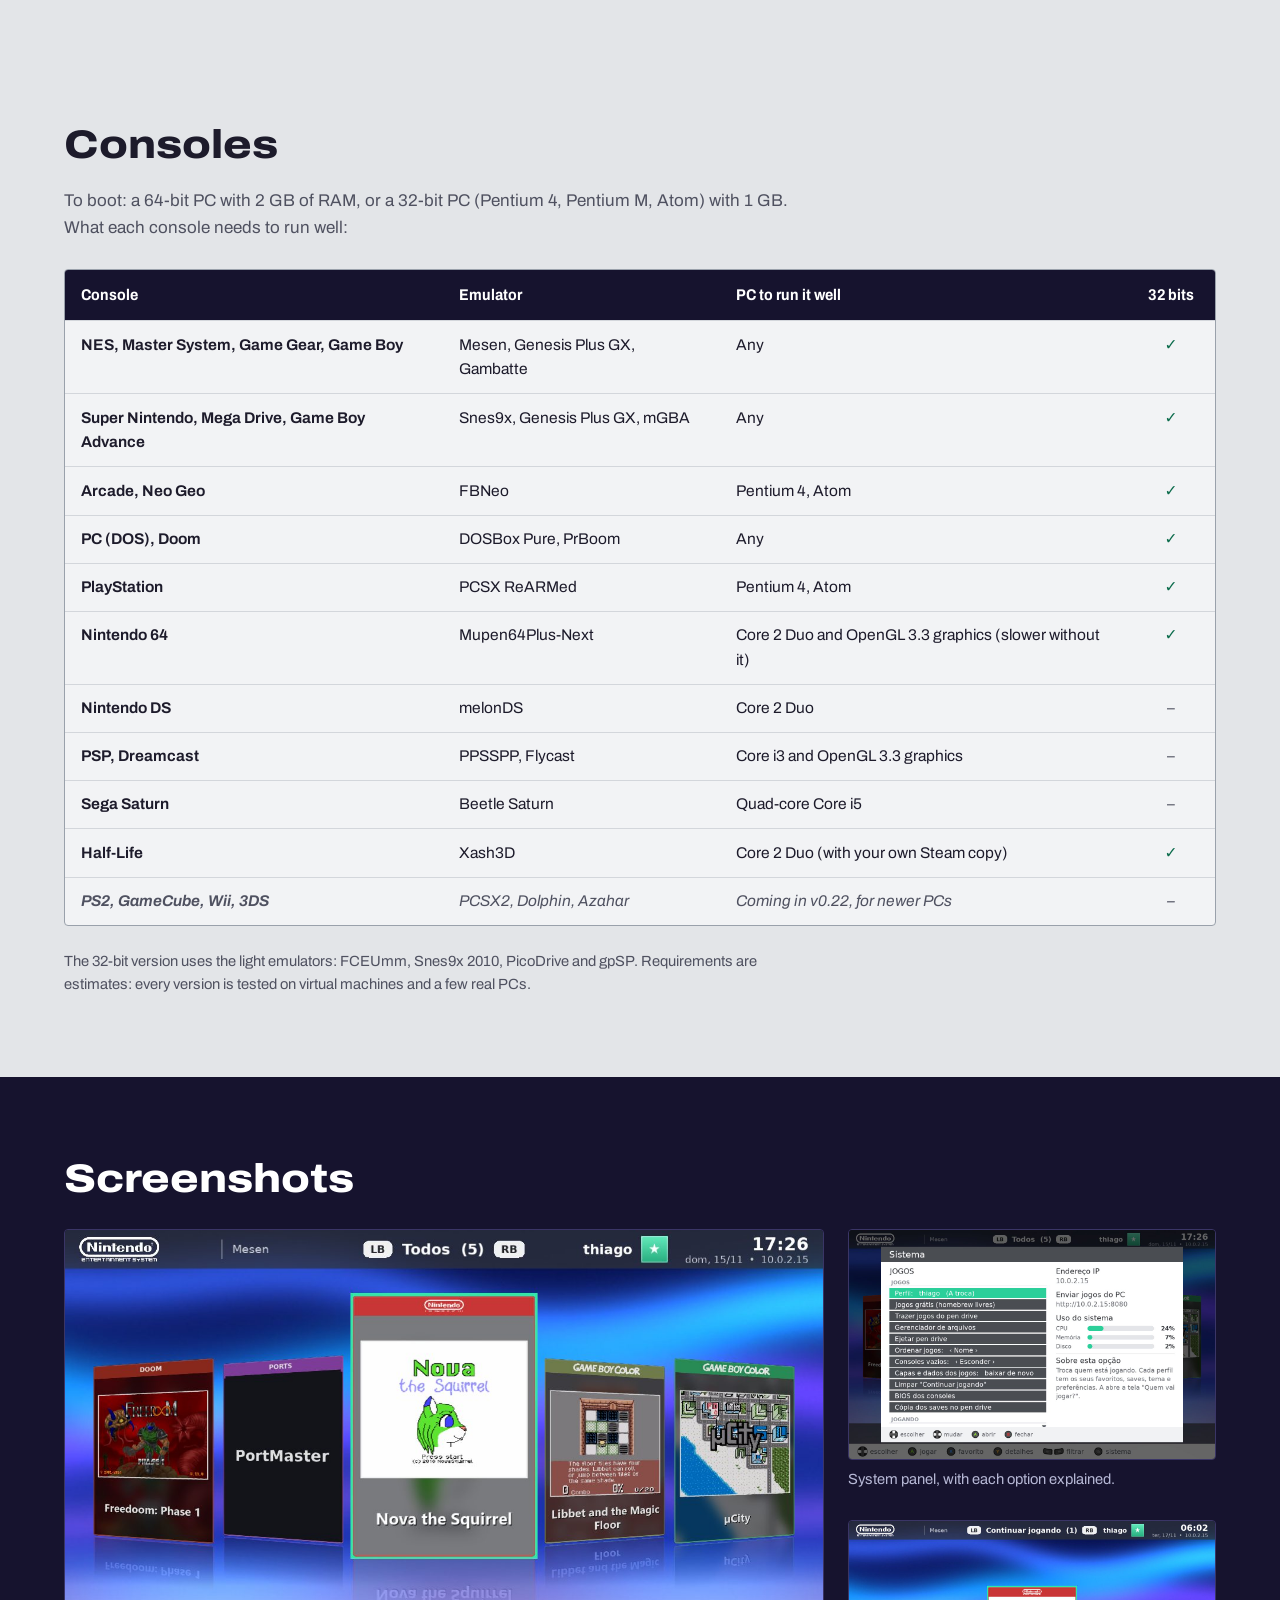
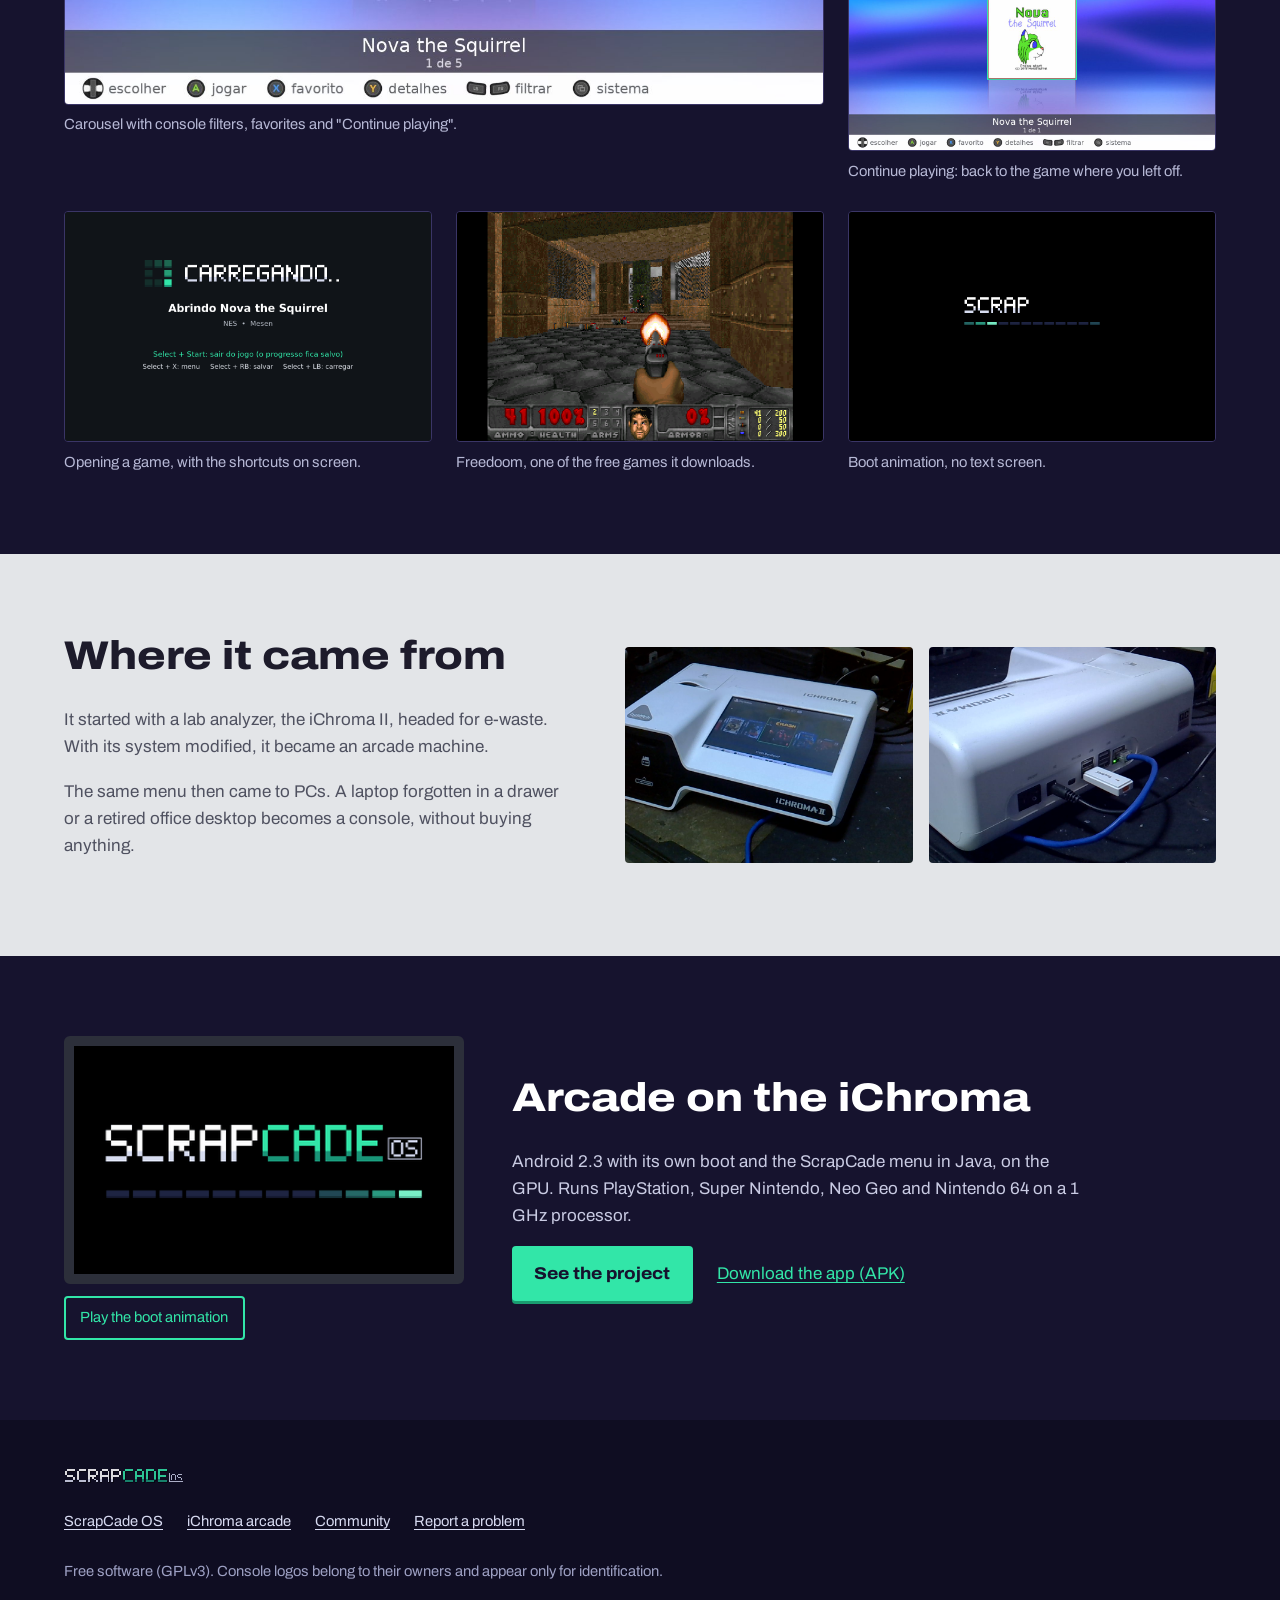
==== commit dd2ab10b: "feat(scrapcade): novidades e capturas da v0.20 Co-Authored-By: Claude Opus 5.5 <noreply@anthropic.co" ====
--- a/scrapcade/index.html
+++ b/scrapcade/index.html
@@ -82,7 +82,7 @@
 </section>
 
 <section class="secao novidades" id="novidades">
-  <h2><span lang="pt">Chegando na v0.20</span><span lang="en">Coming in v0.20</span></h2>
+  <h2><span lang="pt">Novidades da v0.20</span><span lang="en">New in v0.20</span></h2>
   <ul>
     <li><span lang="pt">Versão para PCs antigos de 32 bits: Pentium 4, Pentium M e Atom.</span><span lang="en">A version for old 32-bit PCs: Pentium 4, Pentium M and Atom.</span></li>
     <li><span lang="pt">Boot animado e tela de carregamento: nada de texto de terminal na tela.</span><span lang="en">Animated boot and loading screen: no terminal text on screen.</span></li>
@@ -124,10 +124,10 @@
   <div class="galeria">
     <figure class="grande"><img loading="lazy" src="img/carrossel.jpg" width="1280" height="800" alt="Carrossel de capas" data-alt-en="Cover carousel"><figcaption><span lang="pt">Carrossel com filtros por console, favoritos e "Continuar jogando".</span><span lang="en">Carousel with console filters, favorites and "Continue playing".</span></figcaption></figure>
     <figure><img loading="lazy" src="img/painel.jpg" width="1280" height="800" alt="Painel Sistema" data-alt-en="System panel"><figcaption><span lang="pt">Painel Sistema, com a explicação de cada opção.</span><span lang="en">System panel, with each option explained.</span></figcaption></figure>
-    <figure><img loading="lazy" src="img/perfis.jpg" width="1280" height="800" alt="Perfis com avatar" data-alt-en="Profiles with avatars"><figcaption><span lang="pt">Perfis: cada um com seus saves e favoritos.</span><span lang="en">Profiles, each with its own saves and favorites.</span></figcaption></figure>
+    <figure><img loading="lazy" src="img/continuar.jpg" width="1280" height="800" alt="Coleção Continuar jogando" data-alt-en="Continue playing collection"><figcaption><span lang="pt">Continuar jogando: volta ao jogo do ponto em que parou.</span><span lang="en">Continue playing: back to the game where you left off.</span></figcaption></figure>
     <figure><img loading="lazy" src="img/carregando.png" width="1280" height="800" alt="Abrindo um jogo" data-alt-en="Opening a game"><figcaption><span lang="pt">Abrindo um jogo, com os atalhos na tela.</span><span lang="en">Opening a game, with the shortcuts on screen.</span></figcaption></figure>
     <figure><img loading="lazy" src="img/freedoom.png" width="1280" height="800" alt="Freedoom rodando" data-alt-en="Freedoom running"><figcaption><span lang="pt">Freedoom, um dos jogos livres que o sistema baixa.</span><span lang="en">Freedoom, one of the free games it downloads.</span></figcaption></figure>
-    <figure><img loading="lazy" src="img/energia.jpg" width="1280" height="800" alt="Menu do botão de energia" data-alt-en="Power button menu"><figcaption><span lang="pt">Botão de energia: suspender, reiniciar ou desligar.</span><span lang="en">Power button: sleep, restart or shut down.</span></figcaption></figure>
+    <figure><img loading="lazy" src="img/boot_animado.png" width="1280" height="800" alt="Animação de boot do PC" data-alt-en="PC boot animation"><figcaption><span lang="pt">Animação de boot, sem tela de texto.</span><span lang="en">Boot animation, no text screen.</span></figcaption></figure>
   </div>
 </section>
 
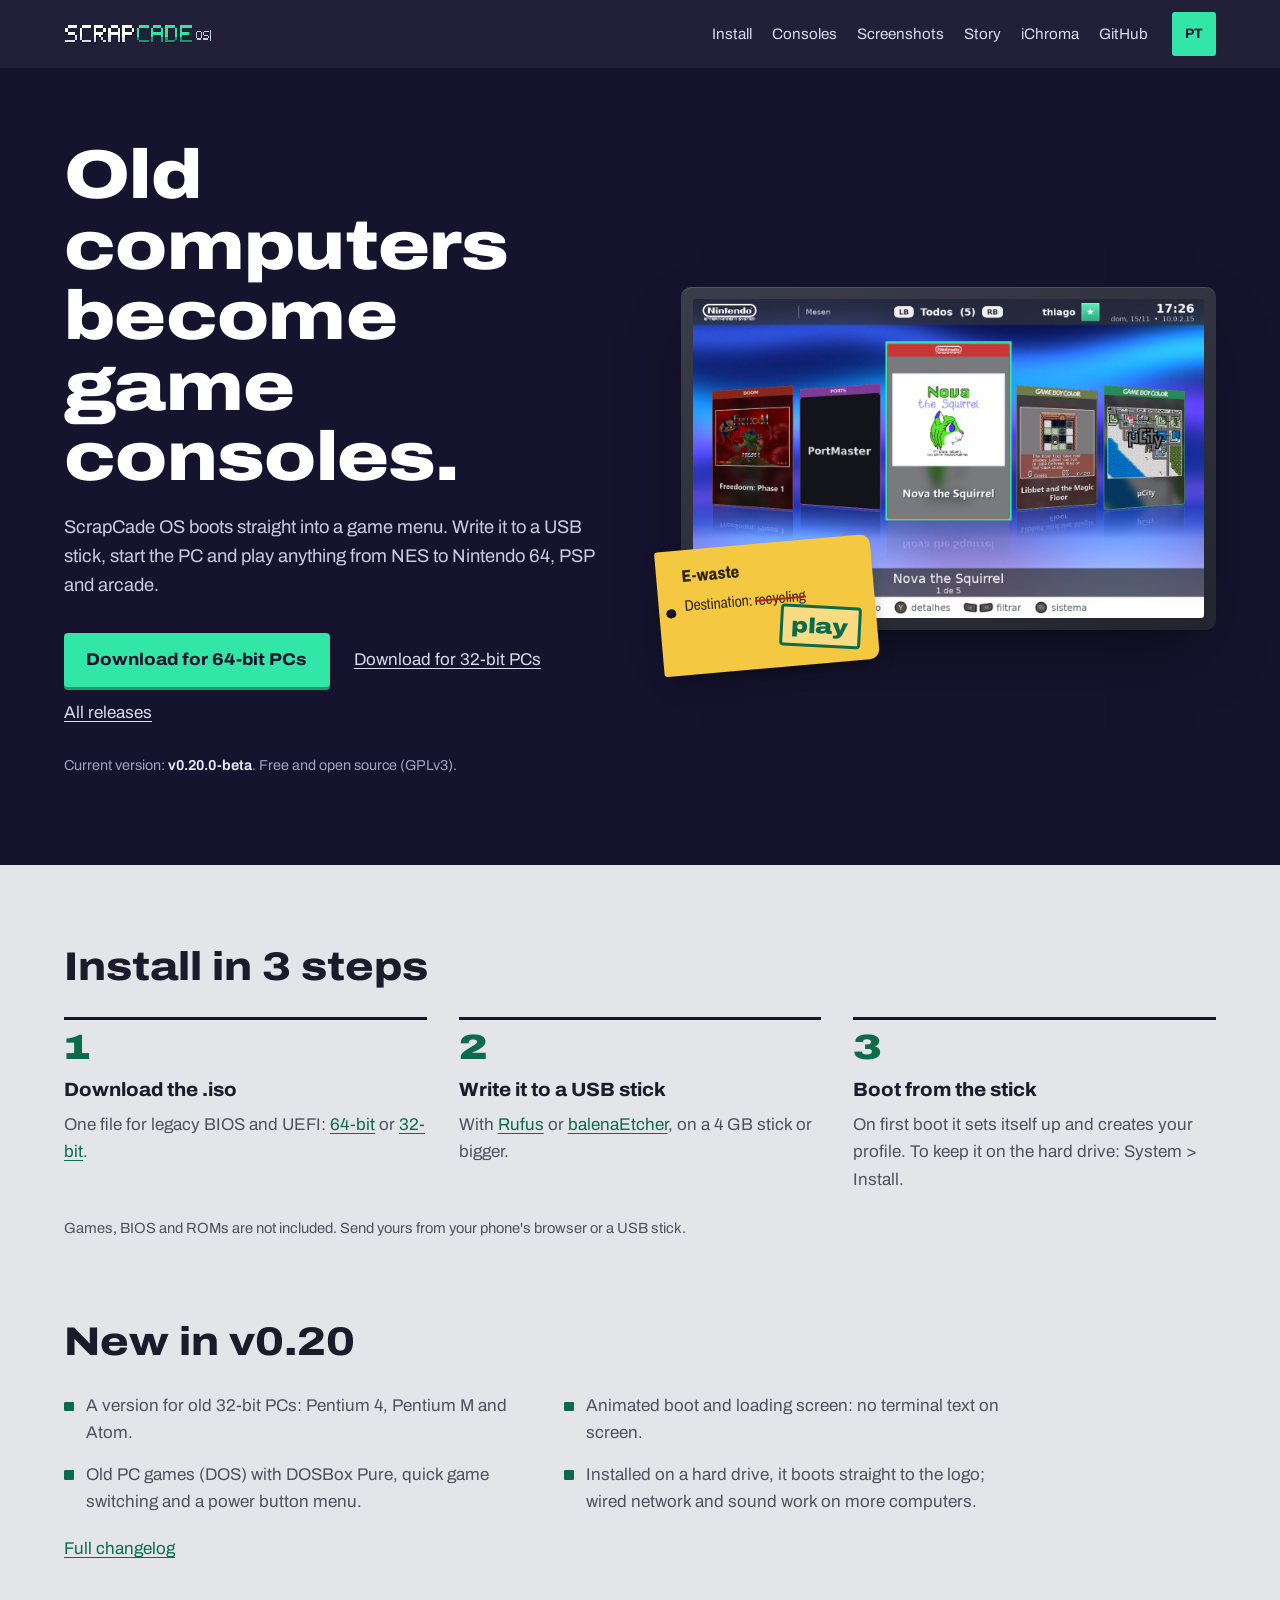
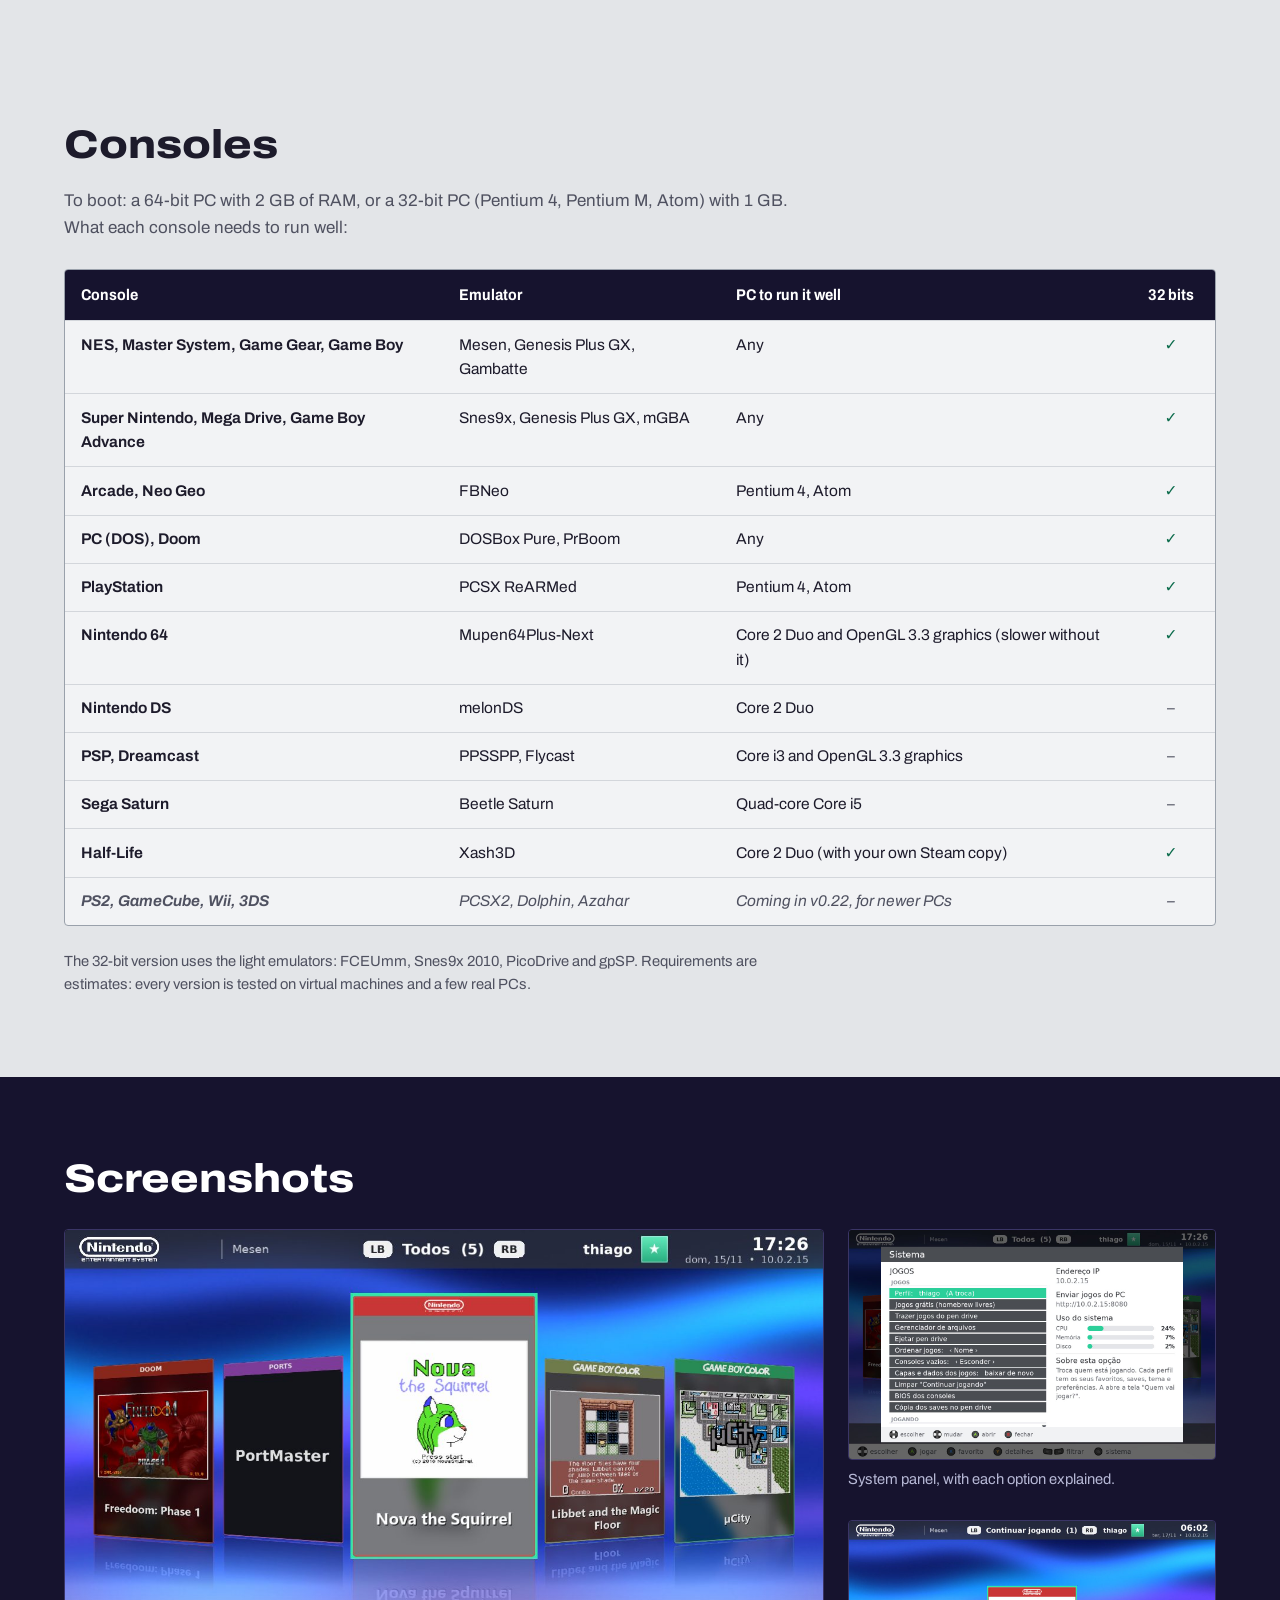
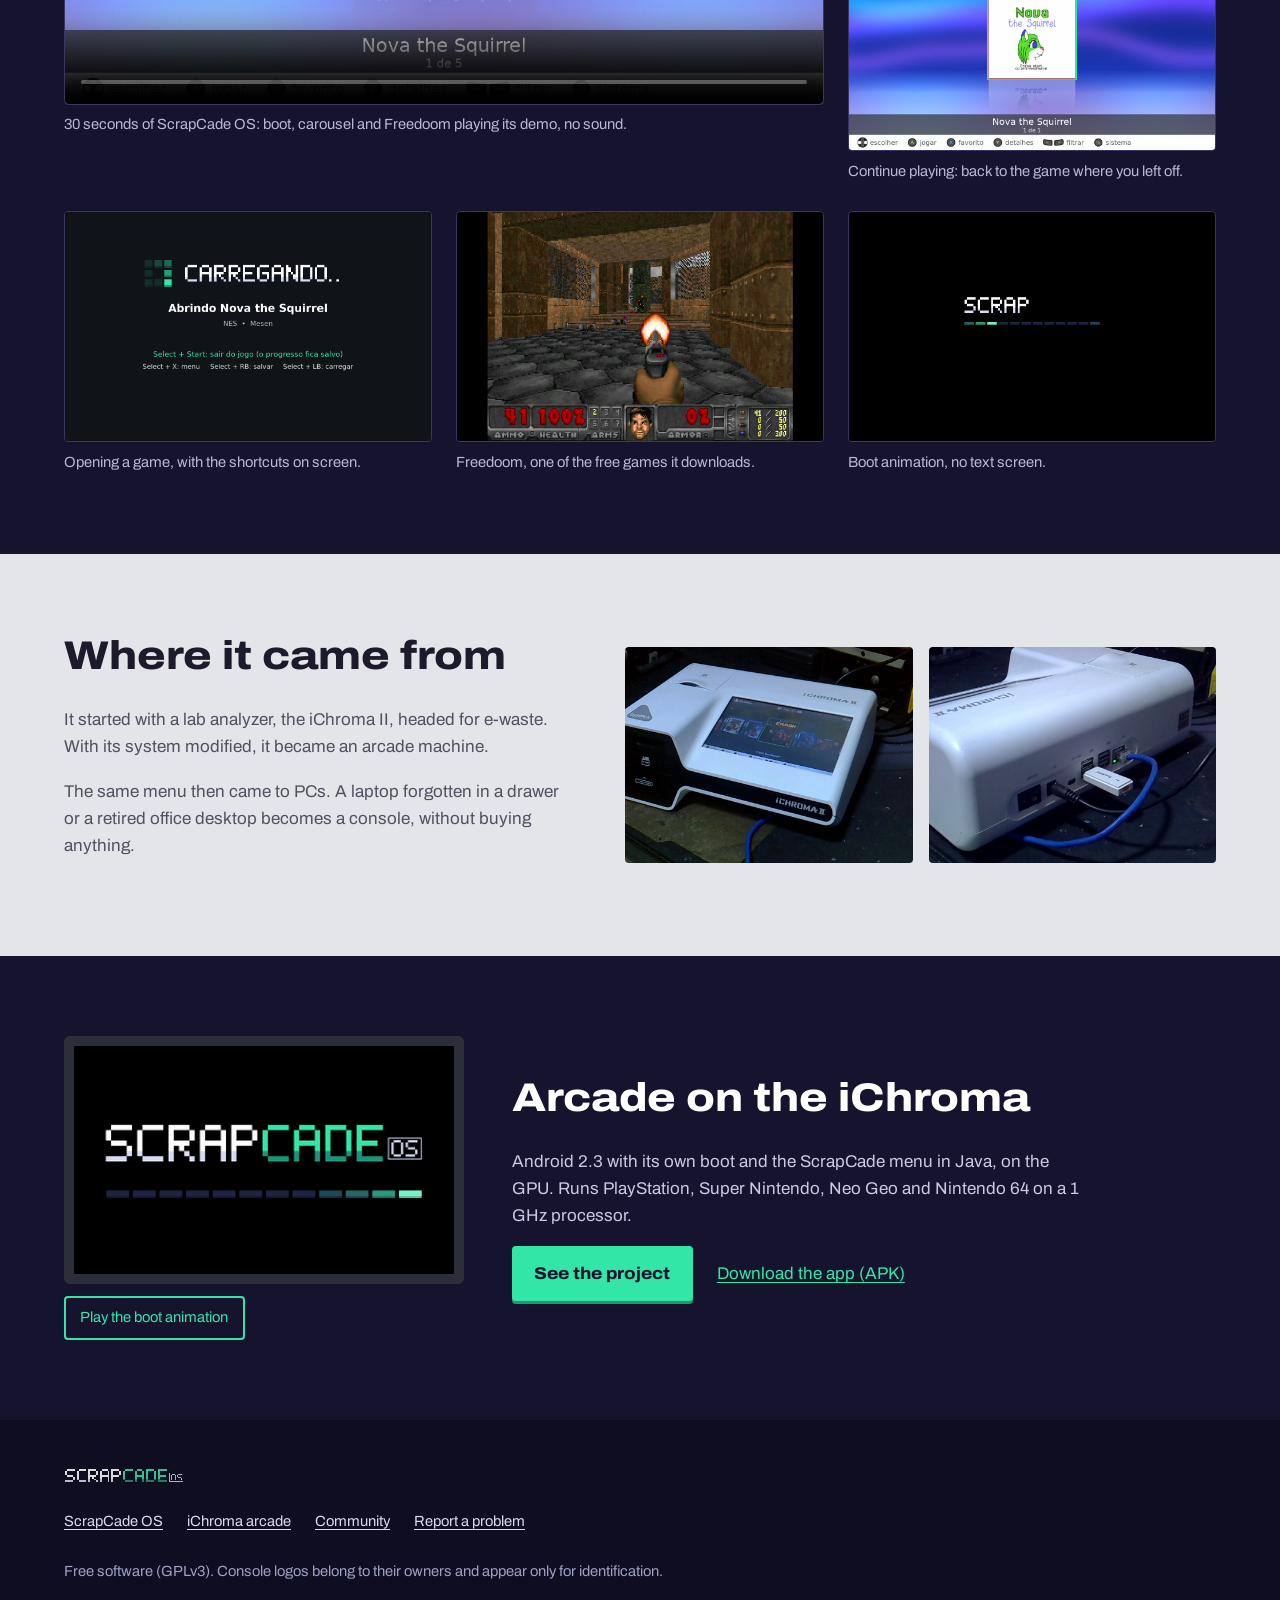
==== commit d4e43995: "feat(scrapcade): vídeo de 30 s gravado no QEMU na galeria Toca só quando a pessoa clica (sem autopla" ====
--- a/scrapcade/index.html
+++ b/scrapcade/index.html
@@ -122,7 +122,7 @@
 <section class="secao escura" id="capturas">
   <h2><span lang="pt">Capturas</span><span lang="en">Screenshots</span></h2>
   <div class="galeria">
-    <figure class="grande"><img loading="lazy" src="img/carrossel.jpg" width="1280" height="800" alt="Carrossel de capas" data-alt-en="Cover carousel"><figcaption><span lang="pt">Carrossel com filtros por console, favoritos e "Continuar jogando".</span><span lang="en">Carousel with console filters, favorites and "Continue playing".</span></figcaption></figure>
+    <figure class="grande"><video controls muted playsinline preload="none" poster="img/carrossel.jpg" width="1280" height="800"><source src="img/demo.mp4" type="video/mp4"></video><figcaption><span lang="pt">30 segundos do ScrapCade OS: boot, carrossel e o Freedoom jogando sozinho, sem som.</span><span lang="en">30 seconds of ScrapCade OS: boot, carousel and Freedoom playing its demo, no sound.</span></figcaption></figure>
     <figure><img loading="lazy" src="img/painel.jpg" width="1280" height="800" alt="Painel Sistema" data-alt-en="System panel"><figcaption><span lang="pt">Painel Sistema, com a explicação de cada opção.</span><span lang="en">System panel, with each option explained.</span></figcaption></figure>
     <figure><img loading="lazy" src="img/continuar.jpg" width="1280" height="800" alt="Coleção Continuar jogando" data-alt-en="Continue playing collection"><figcaption><span lang="pt">Continuar jogando: volta ao jogo do ponto em que parou.</span><span lang="en">Continue playing: back to the game where you left off.</span></figcaption></figure>
     <figure><img loading="lazy" src="img/carregando.png" width="1280" height="800" alt="Abrindo um jogo" data-alt-en="Opening a game"><figcaption><span lang="pt">Abrindo um jogo, com os atalhos na tela.</span><span lang="en">Opening a game, with the shortcuts on screen.</span></figcaption></figure>
--- a/scrapcade/estilo.css
+++ b/scrapcade/estilo.css
@@ -174,7 +174,8 @@
 .galeria { display: grid; grid-template-columns: repeat(3, 1fr); gap: 1.75rem 1.5rem; }
 .galeria figure { margin: 0; }
 .galeria .grande { grid-column: span 2; grid-row: span 2; }
-.galeria img { border-radius: 4px; border: 1px solid #3a3566; }
+.galeria img, .galeria video { border-radius: 4px; border: 1px solid #3a3566; }
+.galeria video { display: block; width: 100%; height: auto; background: #000; }
 .galeria figcaption { margin-top: 0.55rem; font-size: 0.92rem; color: #b7b9d6; }
 
 /* historia */
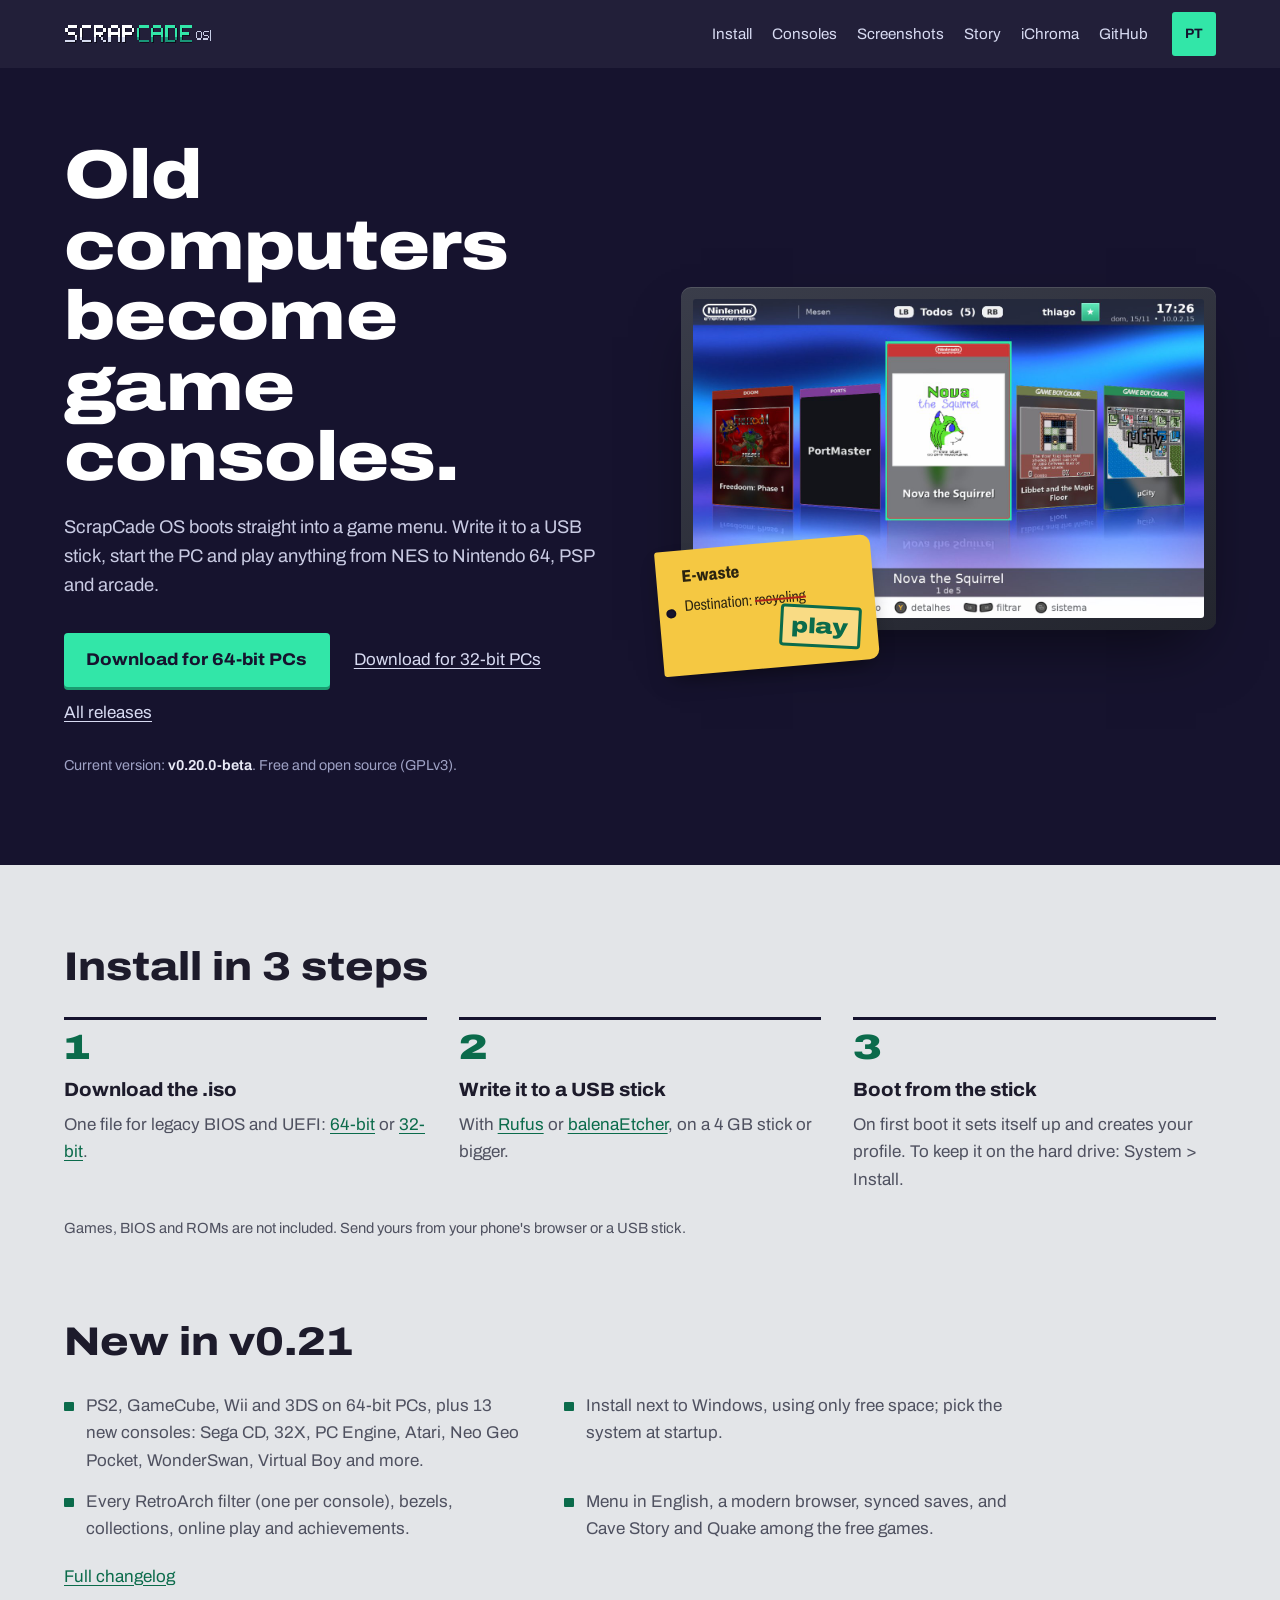
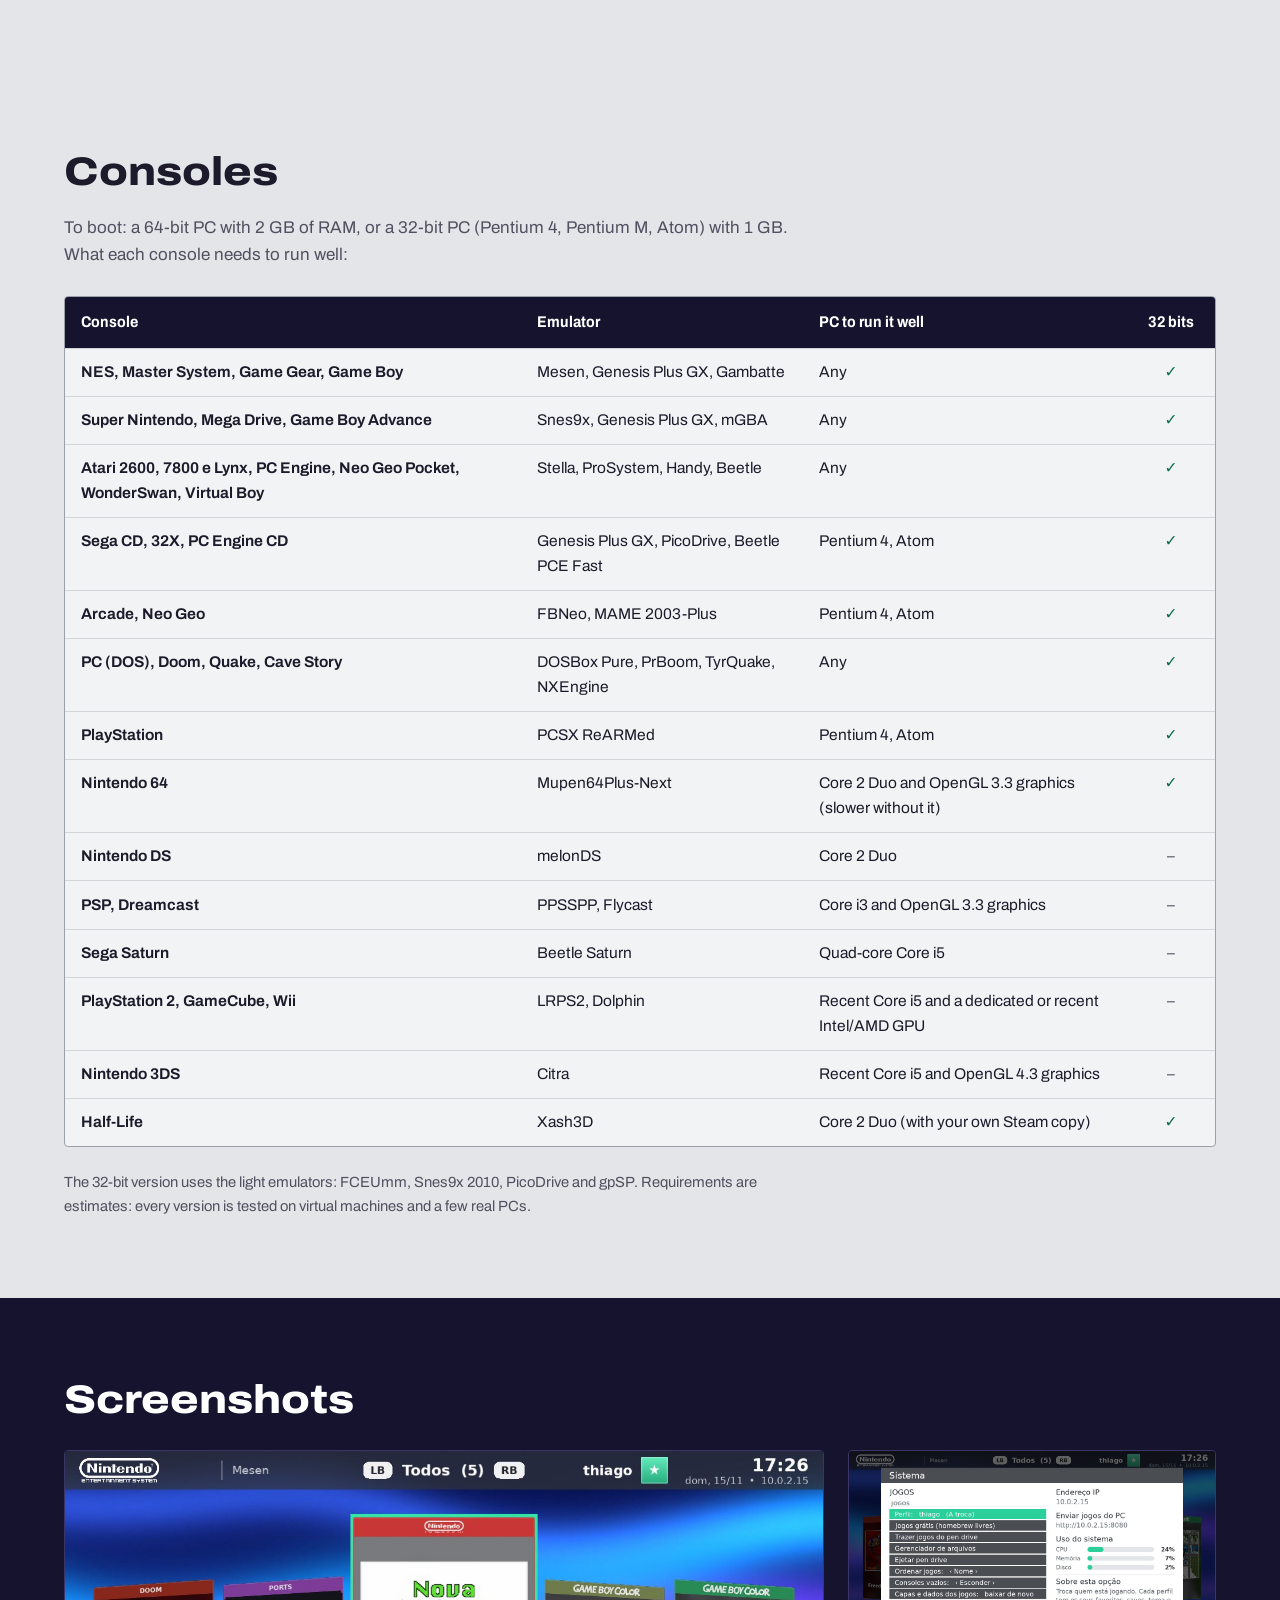
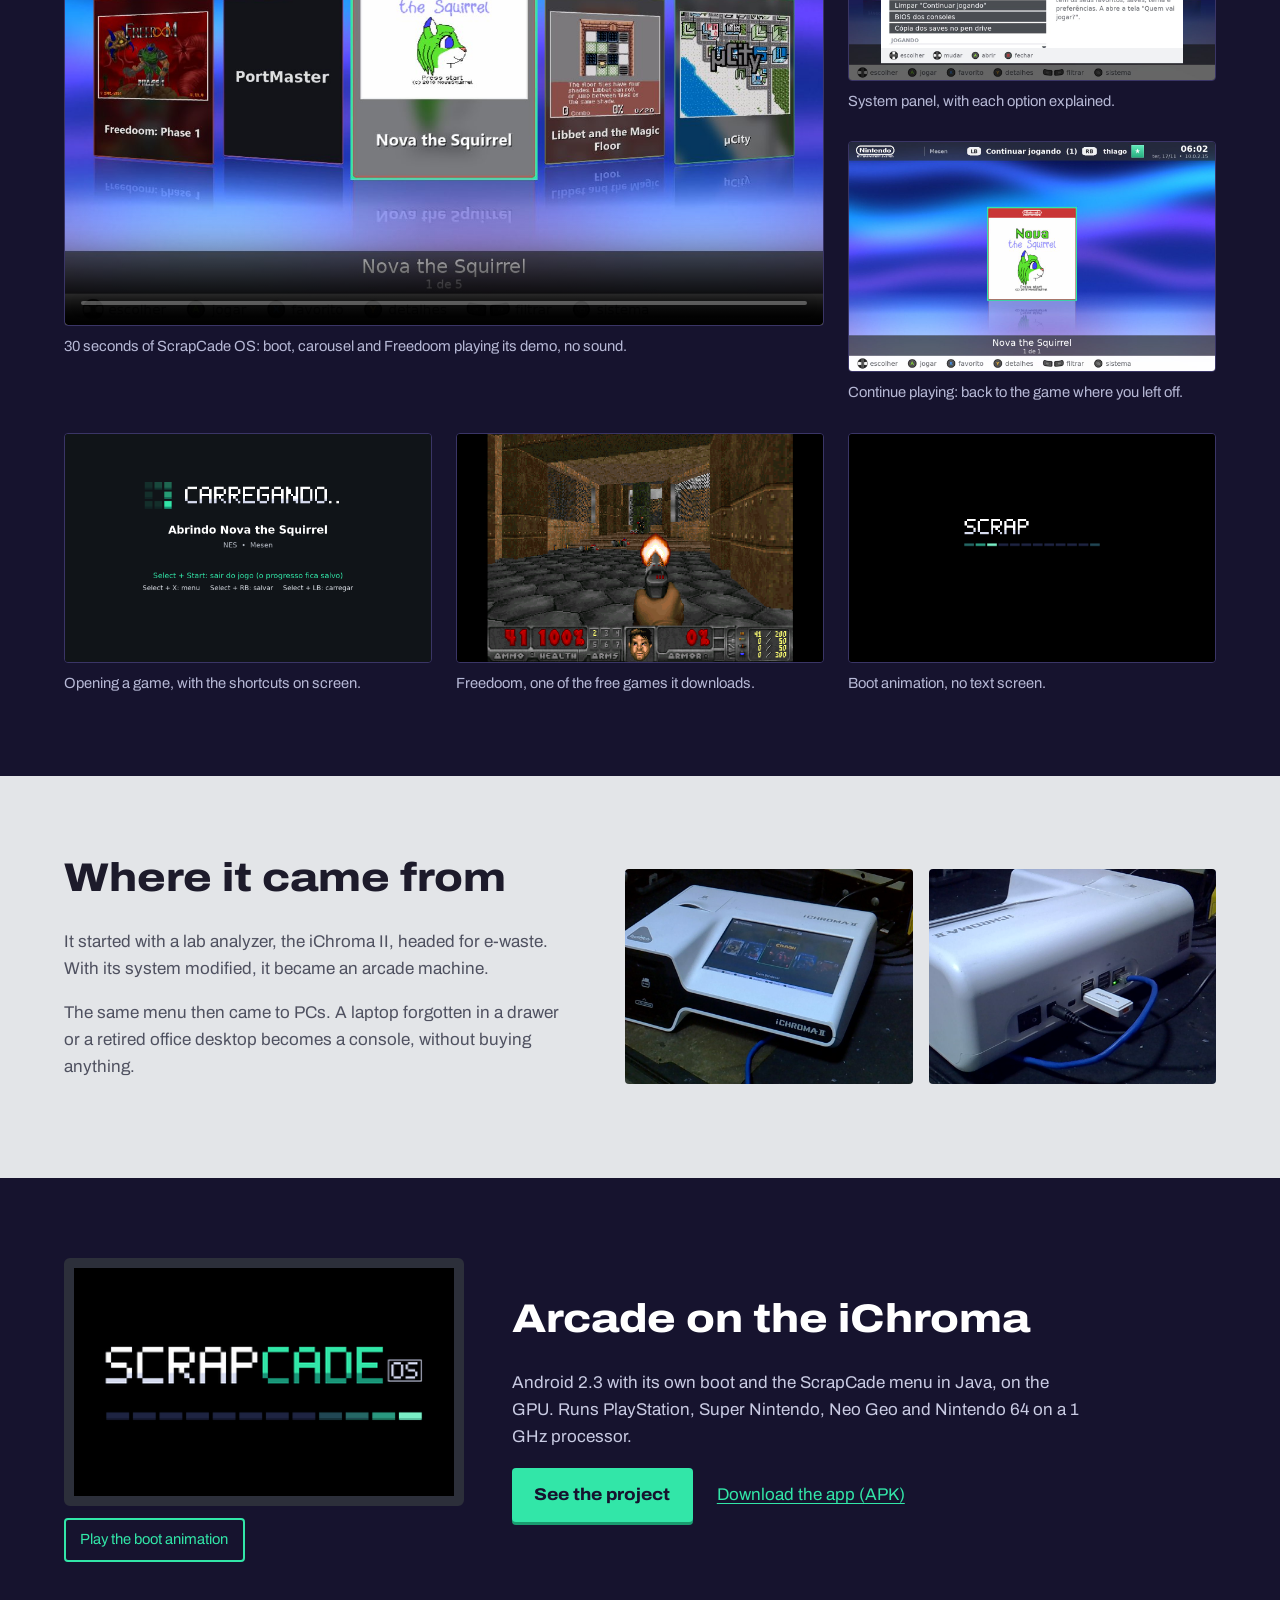
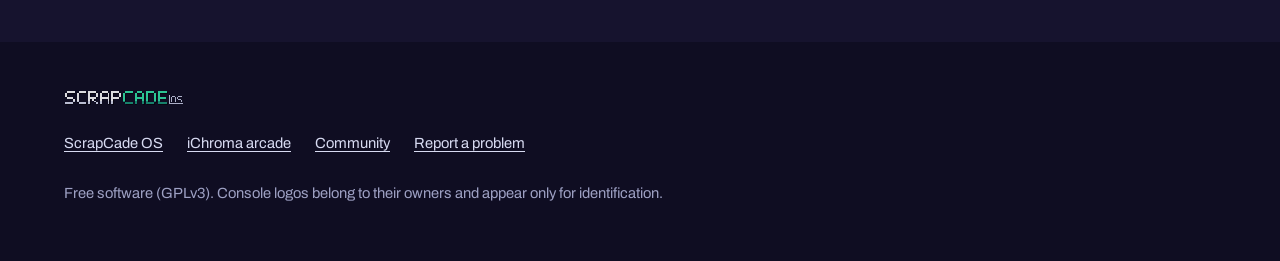
==== commit 20cd5c43: "feat(scrapcade): novidades da v0.21 e consoles novos na tabela Co-Authored-By: Claude Opus 5.5 <nore" ====
--- a/scrapcade/index.html
+++ b/scrapcade/index.html
@@ -82,12 +82,12 @@
 </section>
 
 <section class="secao novidades" id="novidades">
-  <h2><span lang="pt">Novidades da v0.20</span><span lang="en">New in v0.20</span></h2>
+  <h2><span lang="pt">Novidades da v0.21</span><span lang="en">New in v0.21</span></h2>
   <ul>
-    <li><span lang="pt">Versão para PCs antigos de 32 bits: Pentium 4, Pentium M e Atom.</span><span lang="en">A version for old 32-bit PCs: Pentium 4, Pentium M and Atom.</span></li>
-    <li><span lang="pt">Boot animado e tela de carregamento: nada de texto de terminal na tela.</span><span lang="en">Animated boot and loading screen: no terminal text on screen.</span></li>
-    <li><span lang="pt">PC antigo (DOS) pelo DOSBox Pure, troca rápida de jogo e botão de energia com menu.</span><span lang="en">Old PC games (DOS) with DOSBox Pure, quick game switching and a power button menu.</span></li>
-    <li><span lang="pt">Instalado no HD, liga direto na logo; rede com cabo e som funcionando em mais computadores.</span><span lang="en">Installed on a hard drive, it boots straight to the logo; wired network and sound work on more computers.</span></li>
+    <li><span lang="pt">PS2, GameCube, Wii e 3DS no PC de 64 bits, e 13 consoles novos: Sega CD, 32X, PC Engine, Atari, Neo Geo Pocket, WonderSwan, Virtual Boy e mais.</span><span lang="en">PS2, GameCube, Wii and 3DS on 64-bit PCs, plus 13 new consoles: Sega CD, 32X, PC Engine, Atari, Neo Geo Pocket, WonderSwan, Virtual Boy and more.</span></li>
+    <li><span lang="pt">Instalar ao lado do Windows, usando só o espaço livre; ao ligar, escolha o sistema.</span><span lang="en">Install next to Windows, using only free space; pick the system at startup.</span></li>
+    <li><span lang="pt">Todos os filtros do RetroArch (um por console), molduras, coleções, jogar online e conquistas.</span><span lang="en">Every RetroArch filter (one per console), bezels, collections, online play and achievements.</span></li>
+    <li><span lang="pt">Menu em inglês, navegador moderno, saves sincronizados e Cave Story e Quake nos jogos grátis.</span><span lang="en">Menu in English, a modern browser, synced saves, and Cave Story and Quake among the free games.</span></li>
   </ul>
   <a href="https://github.com/thiagotechmaker/scrapcade.os/blob/main/CHANGELOG.md"><span lang="pt">Todas as mudanças</span><span lang="en">Full changelog</span></a>
 </section>
@@ -104,15 +104,18 @@
     <tbody>
       <tr><td>NES, Master System, Game Gear, Game Boy</td><td>Mesen, Genesis Plus GX, Gambatte</td><td><span lang="pt">Qualquer um</span><span lang="en">Any</span></td><td class="sim"><span aria-hidden="true">✓</span><span class="so-leitor"><span lang="pt">sim</span><span lang="en">yes</span></span></td></tr>
       <tr><td>Super Nintendo, Mega Drive, Game Boy Advance</td><td>Snes9x, Genesis Plus GX, mGBA</td><td><span lang="pt">Qualquer um</span><span lang="en">Any</span></td><td class="sim"><span aria-hidden="true">✓</span><span class="so-leitor"><span lang="pt">sim</span><span lang="en">yes</span></span></td></tr>
-      <tr><td><span lang="pt">Fliperama, Neo Geo</span><span lang="en">Arcade, Neo Geo</span></td><td>FBNeo</td><td>Pentium 4, Atom</td><td class="sim"><span aria-hidden="true">✓</span><span class="so-leitor"><span lang="pt">sim</span><span lang="en">yes</span></span></td></tr>
-      <tr><td>PC (DOS), Doom</td><td>DOSBox Pure, PrBoom</td><td><span lang="pt">Qualquer um</span><span lang="en">Any</span></td><td class="sim"><span aria-hidden="true">✓</span><span class="so-leitor"><span lang="pt">sim</span><span lang="en">yes</span></span></td></tr>
-      <tr><td>PlayStation</td><td>PCSX ReARMed</td><td>Pentium 4, Atom</td><td class="sim"><span aria-hidden="true">✓</span><span class="so-leitor"><span lang="pt">sim</span><span lang="en">yes</span></span></td></tr>
+      <tr><td>Atari 2600, 7800 e Lynx, PC Engine, Neo Geo Pocket, WonderSwan, Virtual Boy</td><td>Stella, ProSystem, Handy, Beetle</td><td><span lang="pt">Qualquer um</span><span lang="en">Any</span></td><td class="sim"><span aria-hidden="true">✓</span><span class="so-leitor"><span lang="pt">sim</span><span lang="en">yes</span></span></td></tr>
+      <tr><td>Sega CD, 32X, PC Engine CD</td><td>Genesis Plus GX, PicoDrive, Beetle PCE Fast</td><td><span lang="pt">Pentium 4, Atom</span><span lang="en">Pentium 4, Atom</span></td><td class="sim"><span aria-hidden="true">✓</span><span class="so-leitor"><span lang="pt">sim</span><span lang="en">yes</span></span></td></tr>
+      <tr><td><span lang="pt">Fliperama, Neo Geo</span><span lang="en">Arcade, Neo Geo</span></td><td>FBNeo, MAME 2003-Plus</td><td><span lang="pt">Pentium 4, Atom</span><span lang="en">Pentium 4, Atom</span></td><td class="sim"><span aria-hidden="true">✓</span><span class="so-leitor"><span lang="pt">sim</span><span lang="en">yes</span></span></td></tr>
+      <tr><td>PC (DOS), Doom, Quake, Cave Story</td><td>DOSBox Pure, PrBoom, TyrQuake, NXEngine</td><td><span lang="pt">Qualquer um</span><span lang="en">Any</span></td><td class="sim"><span aria-hidden="true">✓</span><span class="so-leitor"><span lang="pt">sim</span><span lang="en">yes</span></span></td></tr>
+      <tr><td>PlayStation</td><td>PCSX ReARMed</td><td><span lang="pt">Pentium 4, Atom</span><span lang="en">Pentium 4, Atom</span></td><td class="sim"><span aria-hidden="true">✓</span><span class="so-leitor"><span lang="pt">sim</span><span lang="en">yes</span></span></td></tr>
       <tr><td>Nintendo 64</td><td>Mupen64Plus-Next</td><td><span lang="pt">Core 2 Duo e vídeo com OpenGL 3.3 (sem ele, mais lento)</span><span lang="en">Core 2 Duo and OpenGL 3.3 graphics (slower without it)</span></td><td class="sim"><span aria-hidden="true">✓</span><span class="so-leitor"><span lang="pt">sim</span><span lang="en">yes</span></span></td></tr>
-      <tr><td>Nintendo DS</td><td>melonDS</td><td>Core 2 Duo</td><td class="nao"><span aria-hidden="true">–</span><span class="so-leitor"><span lang="pt">não</span><span lang="en">no</span></span></td></tr>
+      <tr><td>Nintendo DS</td><td>melonDS</td><td><span lang="pt">Core 2 Duo</span><span lang="en">Core 2 Duo</span></td><td class="nao"><span aria-hidden="true">–</span><span class="so-leitor"><span lang="pt">não</span><span lang="en">no</span></span></td></tr>
       <tr><td>PSP, Dreamcast</td><td>PPSSPP, Flycast</td><td><span lang="pt">Core i3 e vídeo com OpenGL 3.3</span><span lang="en">Core i3 and OpenGL 3.3 graphics</span></td><td class="nao"><span aria-hidden="true">–</span><span class="so-leitor"><span lang="pt">não</span><span lang="en">no</span></span></td></tr>
       <tr><td>Sega Saturn</td><td>Beetle Saturn</td><td><span lang="pt">Core i5 de 4 núcleos</span><span lang="en">Quad-core Core i5</span></td><td class="nao"><span aria-hidden="true">–</span><span class="so-leitor"><span lang="pt">não</span><span lang="en">no</span></span></td></tr>
+      <tr><td>PlayStation 2, GameCube, Wii</td><td>LRPS2, Dolphin</td><td><span lang="pt">Core i5 recente e placa de vídeo dedicada ou Intel/AMD recente</span><span lang="en">Recent Core i5 and a dedicated or recent Intel/AMD GPU</span></td><td class="nao"><span aria-hidden="true">–</span><span class="so-leitor"><span lang="pt">não</span><span lang="en">no</span></span></td></tr>
+      <tr><td>Nintendo 3DS</td><td>Citra</td><td><span lang="pt">Core i5 recente e vídeo com OpenGL 4.3</span><span lang="en">Recent Core i5 and OpenGL 4.3 graphics</span></td><td class="nao"><span aria-hidden="true">–</span><span class="so-leitor"><span lang="pt">não</span><span lang="en">no</span></span></td></tr>
       <tr><td>Half-Life</td><td>Xash3D</td><td><span lang="pt">Core 2 Duo (com a sua cópia da Steam)</span><span lang="en">Core 2 Duo (with your own Steam copy)</span></td><td class="sim"><span aria-hidden="true">✓</span><span class="so-leitor"><span lang="pt">sim</span><span lang="en">yes</span></span></td></tr>
-      <tr class="em-breve"><td>PS2, GameCube, Wii, 3DS</td><td>PCSX2, Dolphin, Azahar</td><td><span lang="pt">Na v0.22, para PCs mais novos</span><span lang="en">Coming in v0.22, for newer PCs</span></td><td class="nao"><span aria-hidden="true">–</span><span class="so-leitor"><span lang="pt">não</span><span lang="en">no</span></span></td></tr>
     </tbody>
   </table>
   </div>
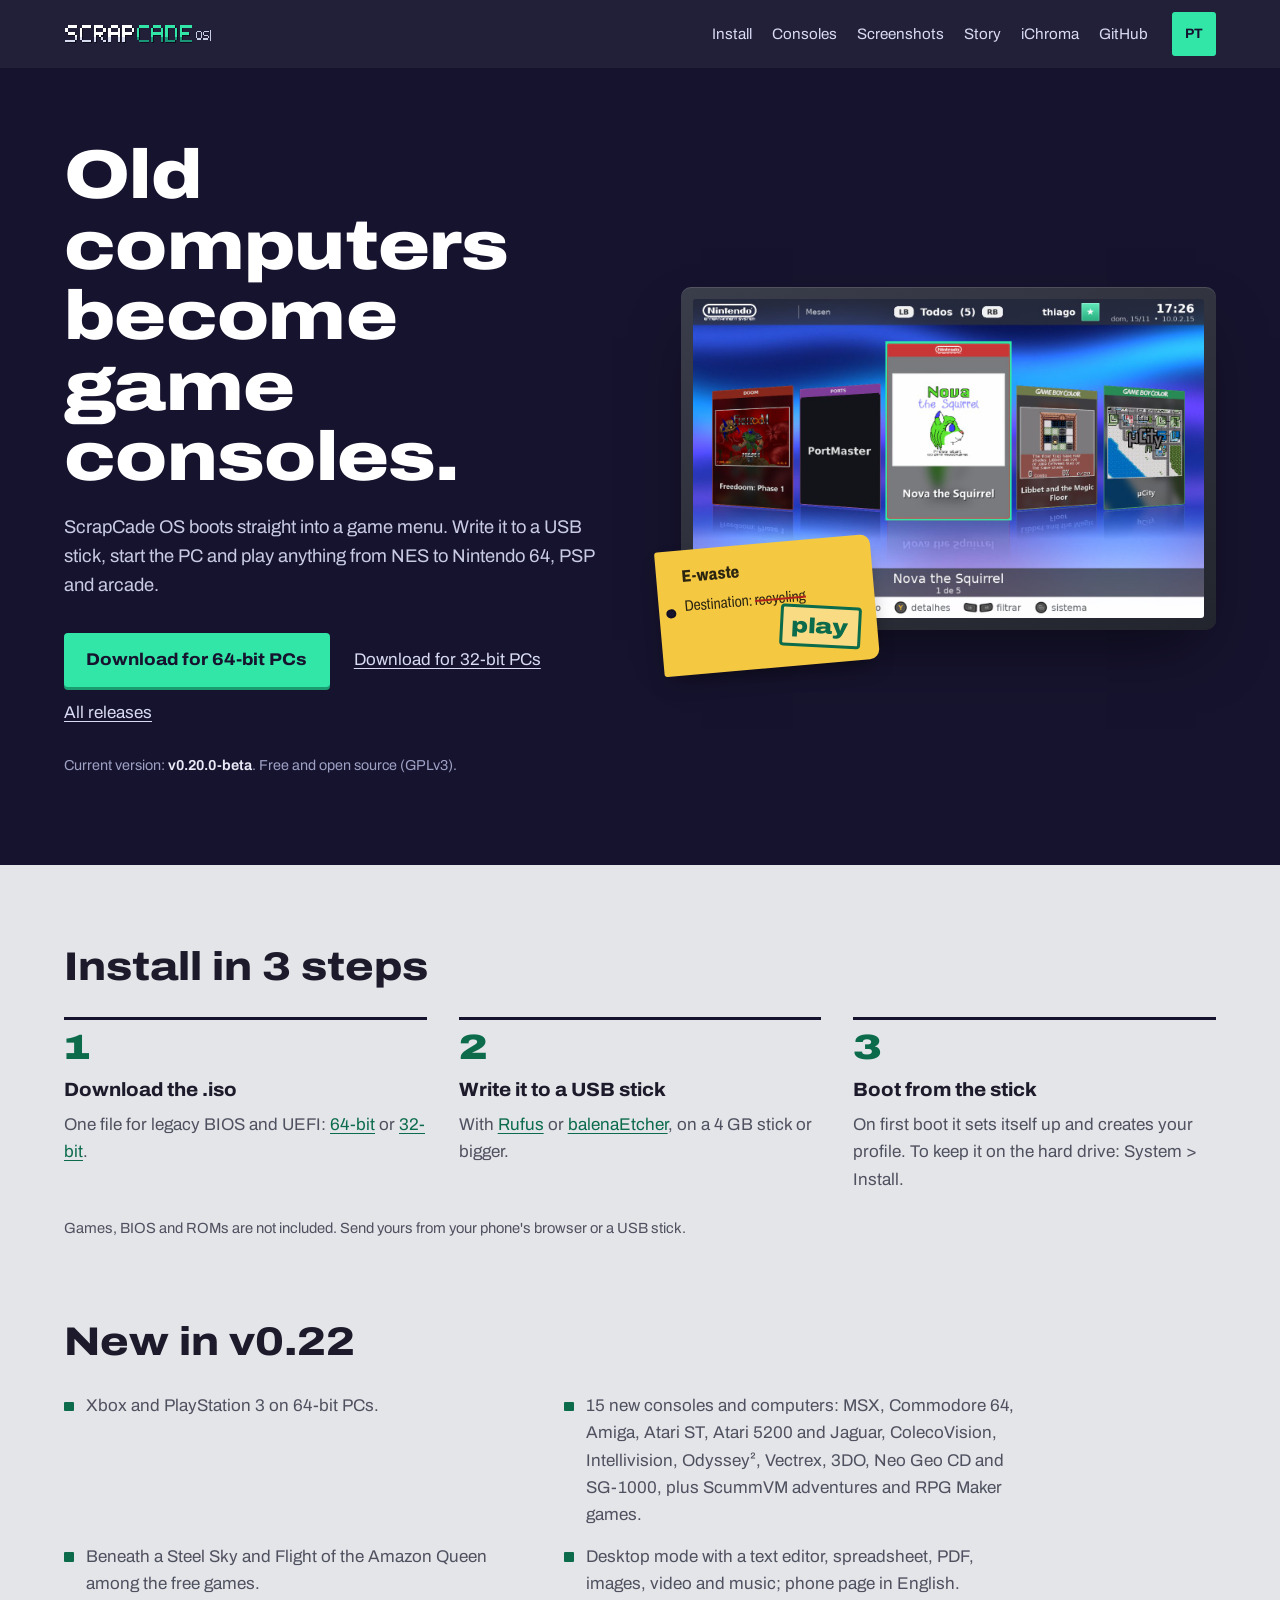
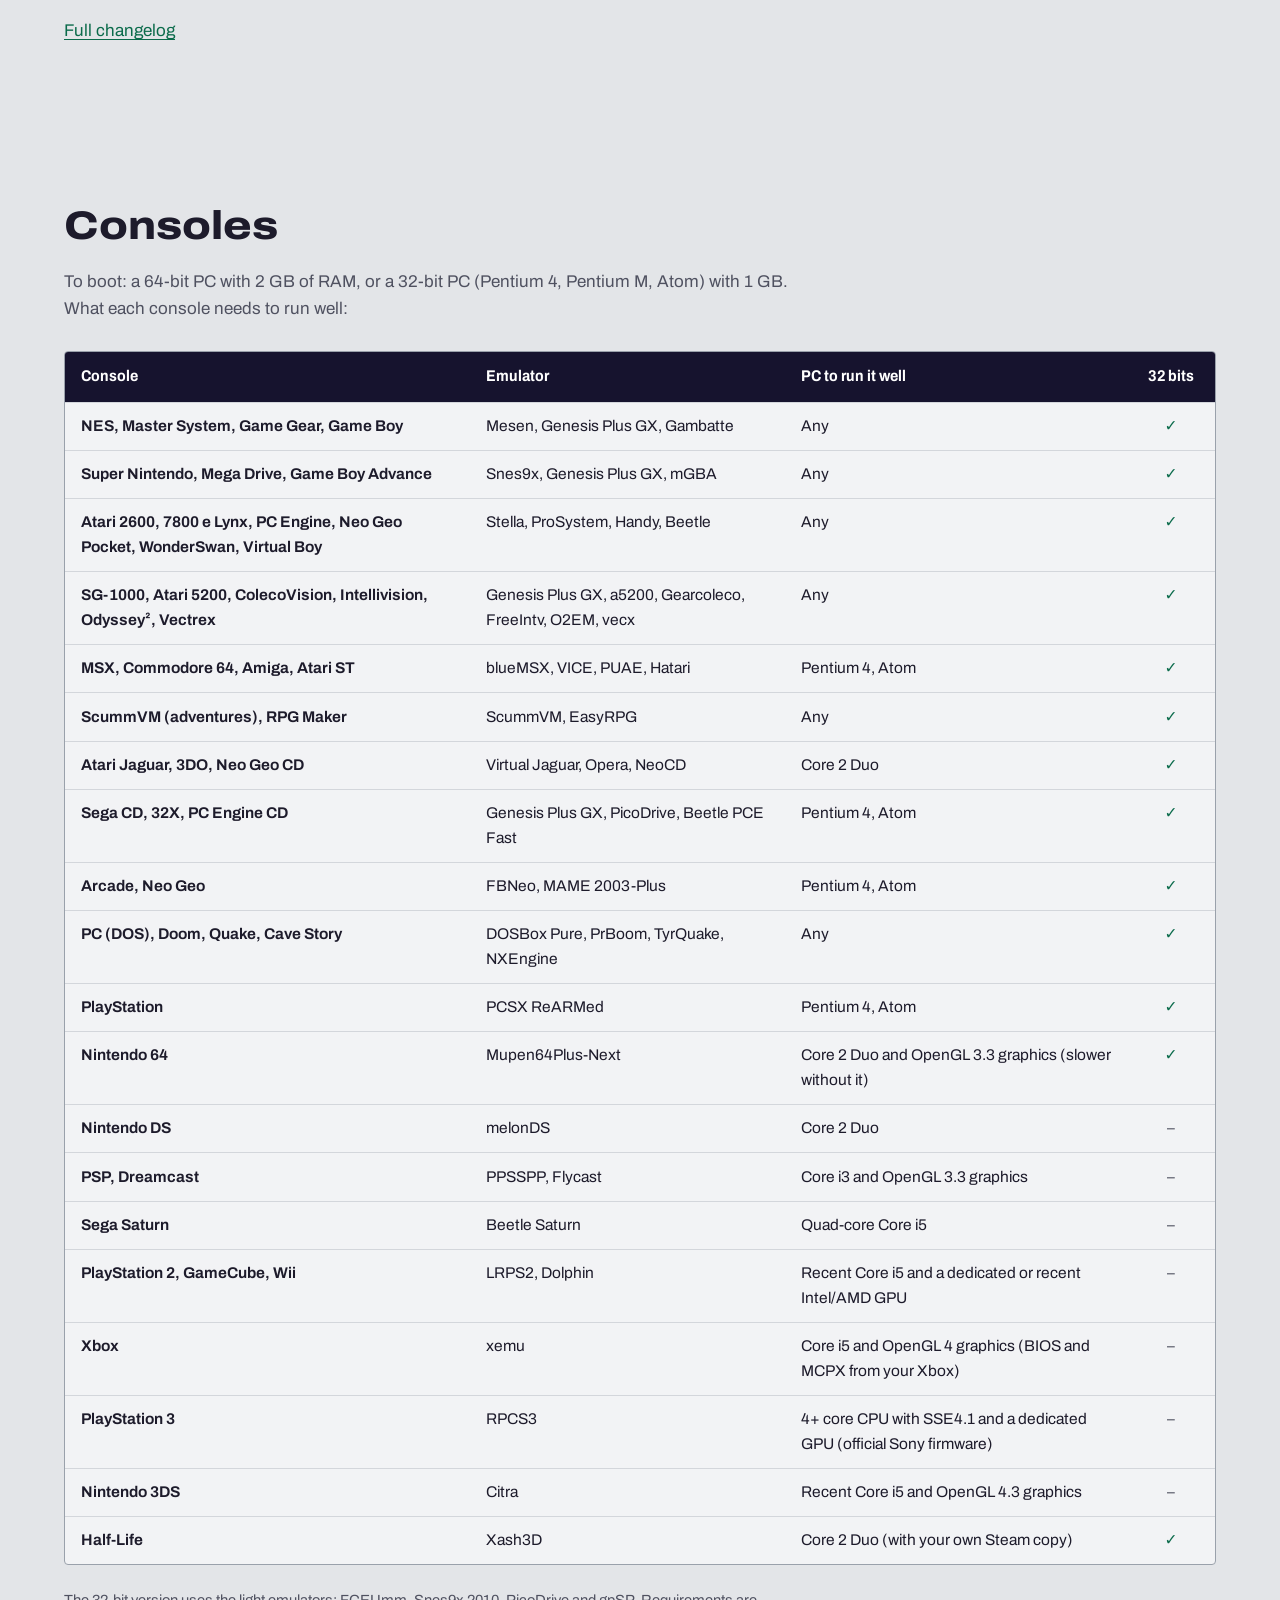
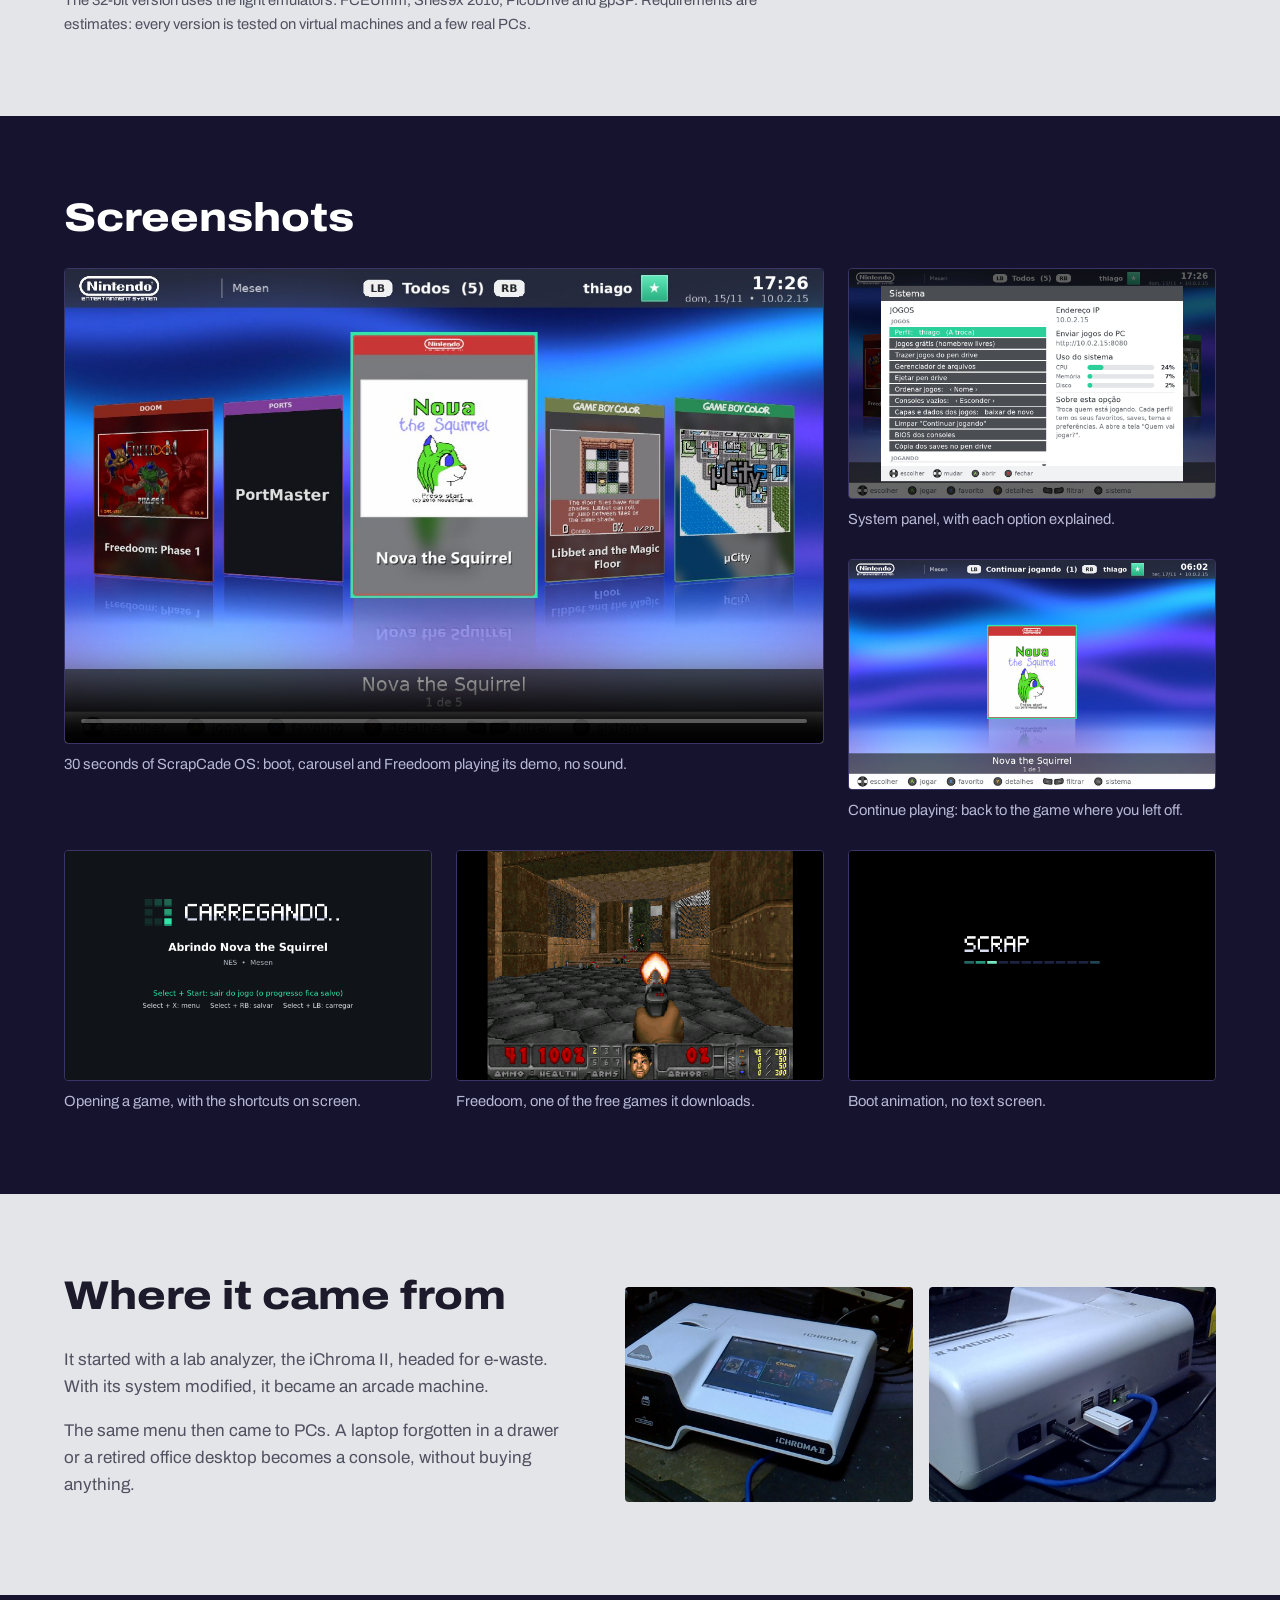
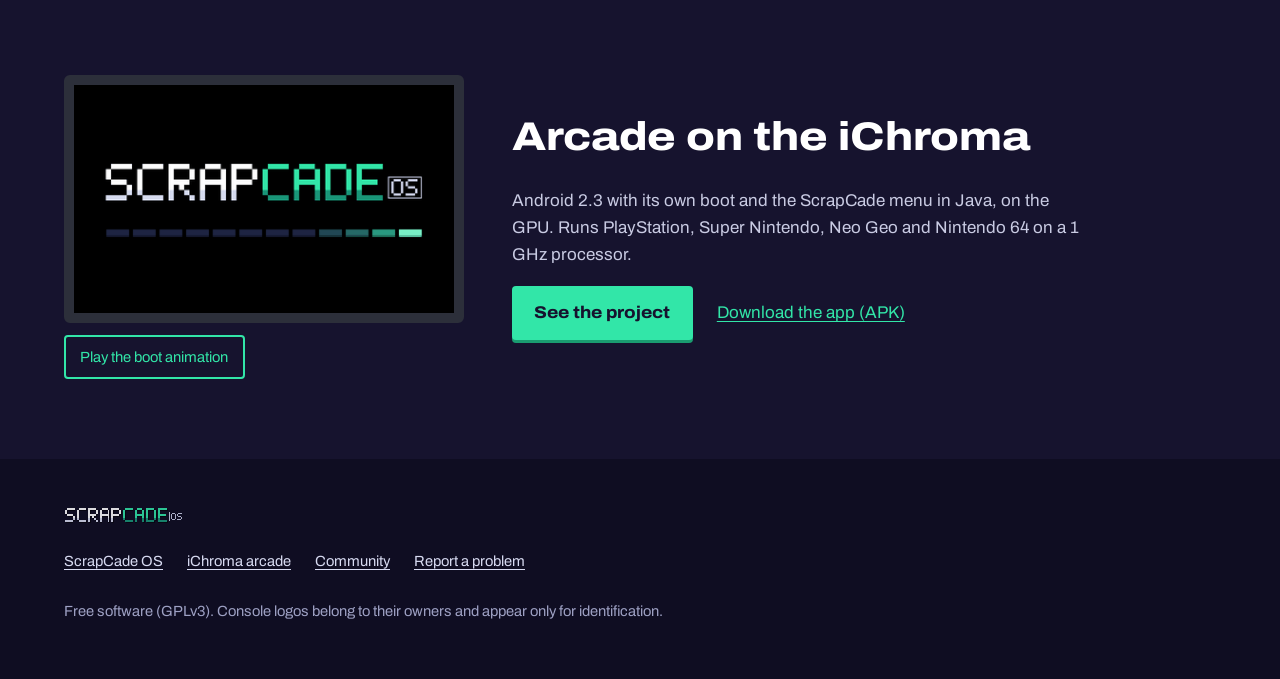
==== commit 0f0fc4e1: "feat(scrapcade): novidades da v0.22 e consoles novos na tabela Xbox e PS3 no 64 bits, 15 consoles e " ====
--- a/scrapcade/index.html
+++ b/scrapcade/index.html
@@ -82,12 +82,12 @@
 </section>
 
 <section class="secao novidades" id="novidades">
-  <h2><span lang="pt">Novidades da v0.21</span><span lang="en">New in v0.21</span></h2>
+  <h2><span lang="pt">Novidades da v0.22</span><span lang="en">New in v0.22</span></h2>
   <ul>
-    <li><span lang="pt">PS2, GameCube, Wii e 3DS no PC de 64 bits, e 13 consoles novos: Sega CD, 32X, PC Engine, Atari, Neo Geo Pocket, WonderSwan, Virtual Boy e mais.</span><span lang="en">PS2, GameCube, Wii and 3DS on 64-bit PCs, plus 13 new consoles: Sega CD, 32X, PC Engine, Atari, Neo Geo Pocket, WonderSwan, Virtual Boy and more.</span></li>
-    <li><span lang="pt">Instalar ao lado do Windows, usando só o espaço livre; ao ligar, escolha o sistema.</span><span lang="en">Install next to Windows, using only free space; pick the system at startup.</span></li>
-    <li><span lang="pt">Todos os filtros do RetroArch (um por console), molduras, coleções, jogar online e conquistas.</span><span lang="en">Every RetroArch filter (one per console), bezels, collections, online play and achievements.</span></li>
-    <li><span lang="pt">Menu em inglês, navegador moderno, saves sincronizados e Cave Story e Quake nos jogos grátis.</span><span lang="en">Menu in English, a modern browser, synced saves, and Cave Story and Quake among the free games.</span></li>
+    <li><span lang="pt">Xbox e PlayStation 3 no PC de 64 bits.</span><span lang="en">Xbox and PlayStation 3 on 64-bit PCs.</span></li>
+    <li><span lang="pt">15 consoles e computadores novos: MSX, Commodore 64, Amiga, Atari ST, Atari 5200 e Jaguar, ColecoVision, Intellivision, Odyssey², Vectrex, 3DO, Neo Geo CD e SG-1000, além das aventuras do ScummVM e dos jogos de RPG Maker.</span><span lang="en">15 new consoles and computers: MSX, Commodore 64, Amiga, Atari ST, Atari 5200 and Jaguar, ColecoVision, Intellivision, Odyssey², Vectrex, 3DO, Neo Geo CD and SG-1000, plus ScummVM adventures and RPG Maker games.</span></li>
+    <li><span lang="pt">Beneath a Steel Sky e Flight of the Amazon Queen nos jogos grátis.</span><span lang="en">Beneath a Steel Sky and Flight of the Amazon Queen among the free games.</span></li>
+    <li><span lang="pt">Modo desktop com editor de texto, planilha, PDF, imagens, vídeo e música; página do celular em inglês.</span><span lang="en">Desktop mode with a text editor, spreadsheet, PDF, images, video and music; phone page in English.</span></li>
   </ul>
   <a href="https://github.com/thiagotechmaker/scrapcade.os/blob/main/CHANGELOG.md"><span lang="pt">Todas as mudanças</span><span lang="en">Full changelog</span></a>
 </section>
@@ -105,6 +105,10 @@
       <tr><td>NES, Master System, Game Gear, Game Boy</td><td>Mesen, Genesis Plus GX, Gambatte</td><td><span lang="pt">Qualquer um</span><span lang="en">Any</span></td><td class="sim"><span aria-hidden="true">✓</span><span class="so-leitor"><span lang="pt">sim</span><span lang="en">yes</span></span></td></tr>
       <tr><td>Super Nintendo, Mega Drive, Game Boy Advance</td><td>Snes9x, Genesis Plus GX, mGBA</td><td><span lang="pt">Qualquer um</span><span lang="en">Any</span></td><td class="sim"><span aria-hidden="true">✓</span><span class="so-leitor"><span lang="pt">sim</span><span lang="en">yes</span></span></td></tr>
       <tr><td>Atari 2600, 7800 e Lynx, PC Engine, Neo Geo Pocket, WonderSwan, Virtual Boy</td><td>Stella, ProSystem, Handy, Beetle</td><td><span lang="pt">Qualquer um</span><span lang="en">Any</span></td><td class="sim"><span aria-hidden="true">✓</span><span class="so-leitor"><span lang="pt">sim</span><span lang="en">yes</span></span></td></tr>
+      <tr><td>SG-1000, Atari 5200, ColecoVision, Intellivision, Odyssey², Vectrex</td><td>Genesis Plus GX, a5200, Gearcoleco, FreeIntv, O2EM, vecx</td><td><span lang="pt">Qualquer um</span><span lang="en">Any</span></td><td class="sim"><span aria-hidden="true">✓</span><span class="so-leitor"><span lang="pt">sim</span><span lang="en">yes</span></span></td></tr>
+      <tr><td>MSX, Commodore 64, Amiga, Atari ST</td><td>blueMSX, VICE, PUAE, Hatari</td><td><span lang="pt">Pentium 4, Atom</span><span lang="en">Pentium 4, Atom</span></td><td class="sim"><span aria-hidden="true">✓</span><span class="so-leitor"><span lang="pt">sim</span><span lang="en">yes</span></span></td></tr>
+      <tr><td><span lang="pt">ScummVM (aventuras), RPG Maker</span><span lang="en">ScummVM (adventures), RPG Maker</span></td><td>ScummVM, EasyRPG</td><td><span lang="pt">Qualquer um</span><span lang="en">Any</span></td><td class="sim"><span aria-hidden="true">✓</span><span class="so-leitor"><span lang="pt">sim</span><span lang="en">yes</span></span></td></tr>
+      <tr><td>Atari Jaguar, 3DO, Neo Geo CD</td><td>Virtual Jaguar, Opera, NeoCD</td><td><span lang="pt">Core 2 Duo</span><span lang="en">Core 2 Duo</span></td><td class="sim"><span aria-hidden="true">✓</span><span class="so-leitor"><span lang="pt">sim</span><span lang="en">yes</span></span></td></tr>
       <tr><td>Sega CD, 32X, PC Engine CD</td><td>Genesis Plus GX, PicoDrive, Beetle PCE Fast</td><td><span lang="pt">Pentium 4, Atom</span><span lang="en">Pentium 4, Atom</span></td><td class="sim"><span aria-hidden="true">✓</span><span class="so-leitor"><span lang="pt">sim</span><span lang="en">yes</span></span></td></tr>
       <tr><td><span lang="pt">Fliperama, Neo Geo</span><span lang="en">Arcade, Neo Geo</span></td><td>FBNeo, MAME 2003-Plus</td><td><span lang="pt">Pentium 4, Atom</span><span lang="en">Pentium 4, Atom</span></td><td class="sim"><span aria-hidden="true">✓</span><span class="so-leitor"><span lang="pt">sim</span><span lang="en">yes</span></span></td></tr>
       <tr><td>PC (DOS), Doom, Quake, Cave Story</td><td>DOSBox Pure, PrBoom, TyrQuake, NXEngine</td><td><span lang="pt">Qualquer um</span><span lang="en">Any</span></td><td class="sim"><span aria-hidden="true">✓</span><span class="so-leitor"><span lang="pt">sim</span><span lang="en">yes</span></span></td></tr>
@@ -114,12 +118,14 @@
       <tr><td>PSP, Dreamcast</td><td>PPSSPP, Flycast</td><td><span lang="pt">Core i3 e vídeo com OpenGL 3.3</span><span lang="en">Core i3 and OpenGL 3.3 graphics</span></td><td class="nao"><span aria-hidden="true">–</span><span class="so-leitor"><span lang="pt">não</span><span lang="en">no</span></span></td></tr>
       <tr><td>Sega Saturn</td><td>Beetle Saturn</td><td><span lang="pt">Core i5 de 4 núcleos</span><span lang="en">Quad-core Core i5</span></td><td class="nao"><span aria-hidden="true">–</span><span class="so-leitor"><span lang="pt">não</span><span lang="en">no</span></span></td></tr>
       <tr><td>PlayStation 2, GameCube, Wii</td><td>LRPS2, Dolphin</td><td><span lang="pt">Core i5 recente e placa de vídeo dedicada ou Intel/AMD recente</span><span lang="en">Recent Core i5 and a dedicated or recent Intel/AMD GPU</span></td><td class="nao"><span aria-hidden="true">–</span><span class="so-leitor"><span lang="pt">não</span><span lang="en">no</span></span></td></tr>
+      <tr><td>Xbox</td><td>xemu</td><td><span lang="pt">Core i5 e vídeo com OpenGL 4 (BIOS e MCPX do seu Xbox)</span><span lang="en">Core i5 and OpenGL 4 graphics (BIOS and MCPX from your Xbox)</span></td><td class="nao"><span aria-hidden="true">–</span><span class="so-leitor"><span lang="pt">não</span><span lang="en">no</span></span></td></tr>
+      <tr><td>PlayStation 3</td><td>RPCS3</td><td><span lang="pt">Processador de 4 núcleos ou mais com SSE4.1 e placa de vídeo dedicada (firmware oficial da Sony)</span><span lang="en">4+ core CPU with SSE4.1 and a dedicated GPU (official Sony firmware)</span></td><td class="nao"><span aria-hidden="true">–</span><span class="so-leitor"><span lang="pt">não</span><span lang="en">no</span></span></td></tr>
       <tr><td>Nintendo 3DS</td><td>Citra</td><td><span lang="pt">Core i5 recente e vídeo com OpenGL 4.3</span><span lang="en">Recent Core i5 and OpenGL 4.3 graphics</span></td><td class="nao"><span aria-hidden="true">–</span><span class="so-leitor"><span lang="pt">não</span><span lang="en">no</span></span></td></tr>
       <tr><td>Half-Life</td><td>Xash3D</td><td><span lang="pt">Core 2 Duo (com a sua cópia da Steam)</span><span lang="en">Core 2 Duo (with your own Steam copy)</span></td><td class="sim"><span aria-hidden="true">✓</span><span class="so-leitor"><span lang="pt">sim</span><span lang="en">yes</span></span></td></tr>
     </tbody>
   </table>
   </div>
-  <p class="nota"><span lang="pt">Na versão de 32 bits entram os emuladores leves: FCEUmm, Snes9x 2010, PicoDrive e gpSP. Os requisitos são estimativas: cada versão é testada em máquinas virtuais e em poucos PCs de verdade.</span><span lang="en">The 32-bit version uses the light emulators: FCEUmm, Snes9x 2010, PicoDrive and gpSP. Requirements are estimates: every version is tested on virtual machines and a few real PCs.</span></p>
+  <p class="nota"><span lang="pt">Na versão de 32 bits entram os emuladores leves: FCEUmm, Snes9x 2010, PicoDrive (também no Game Gear e no SG-1000) e gpSP. Os requisitos são estimativas: cada versão é testada em máquinas virtuais e em poucos PCs de verdade.</span><span lang="en">The 32-bit version uses the light emulators: FCEUmm, Snes9x 2010, PicoDrive and gpSP. Requirements are estimates: every version is tested on virtual machines and a few real PCs.</span></p>
 </section>
 
 <section class="secao escura" id="capturas">
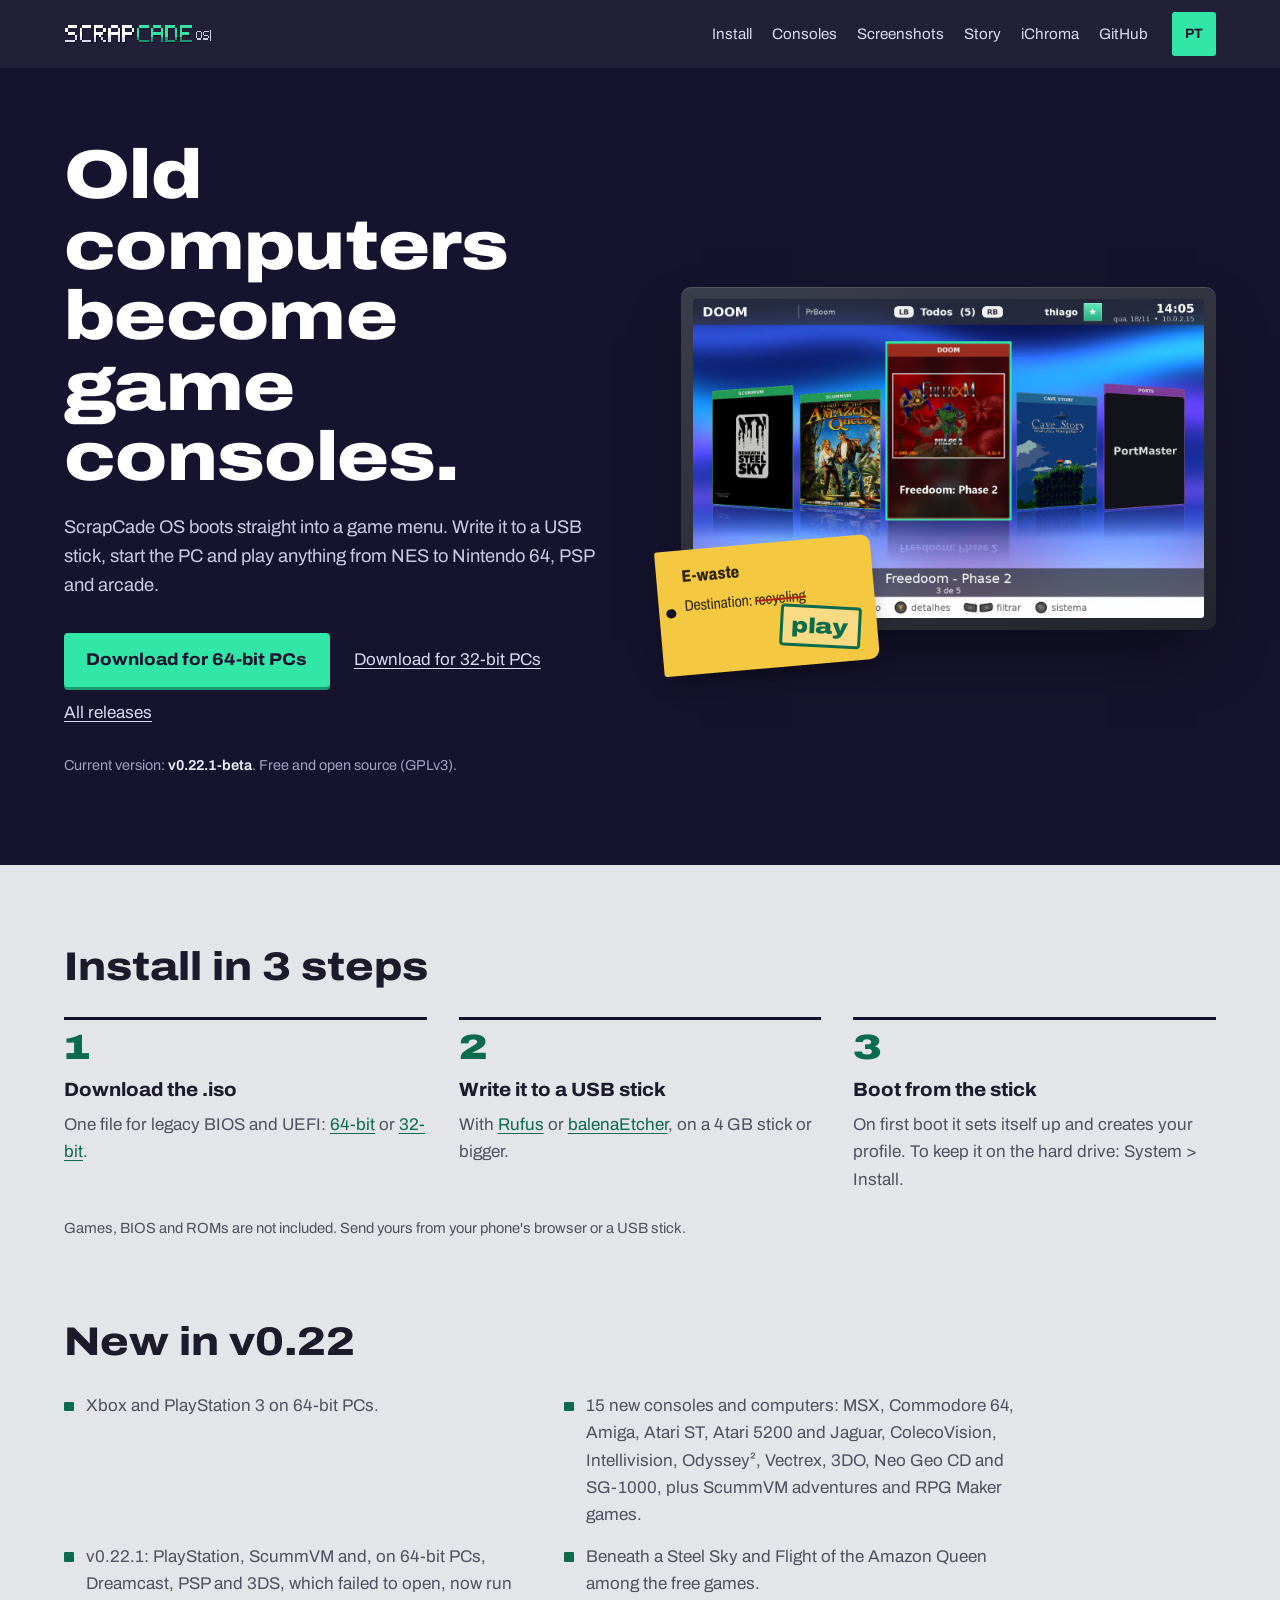
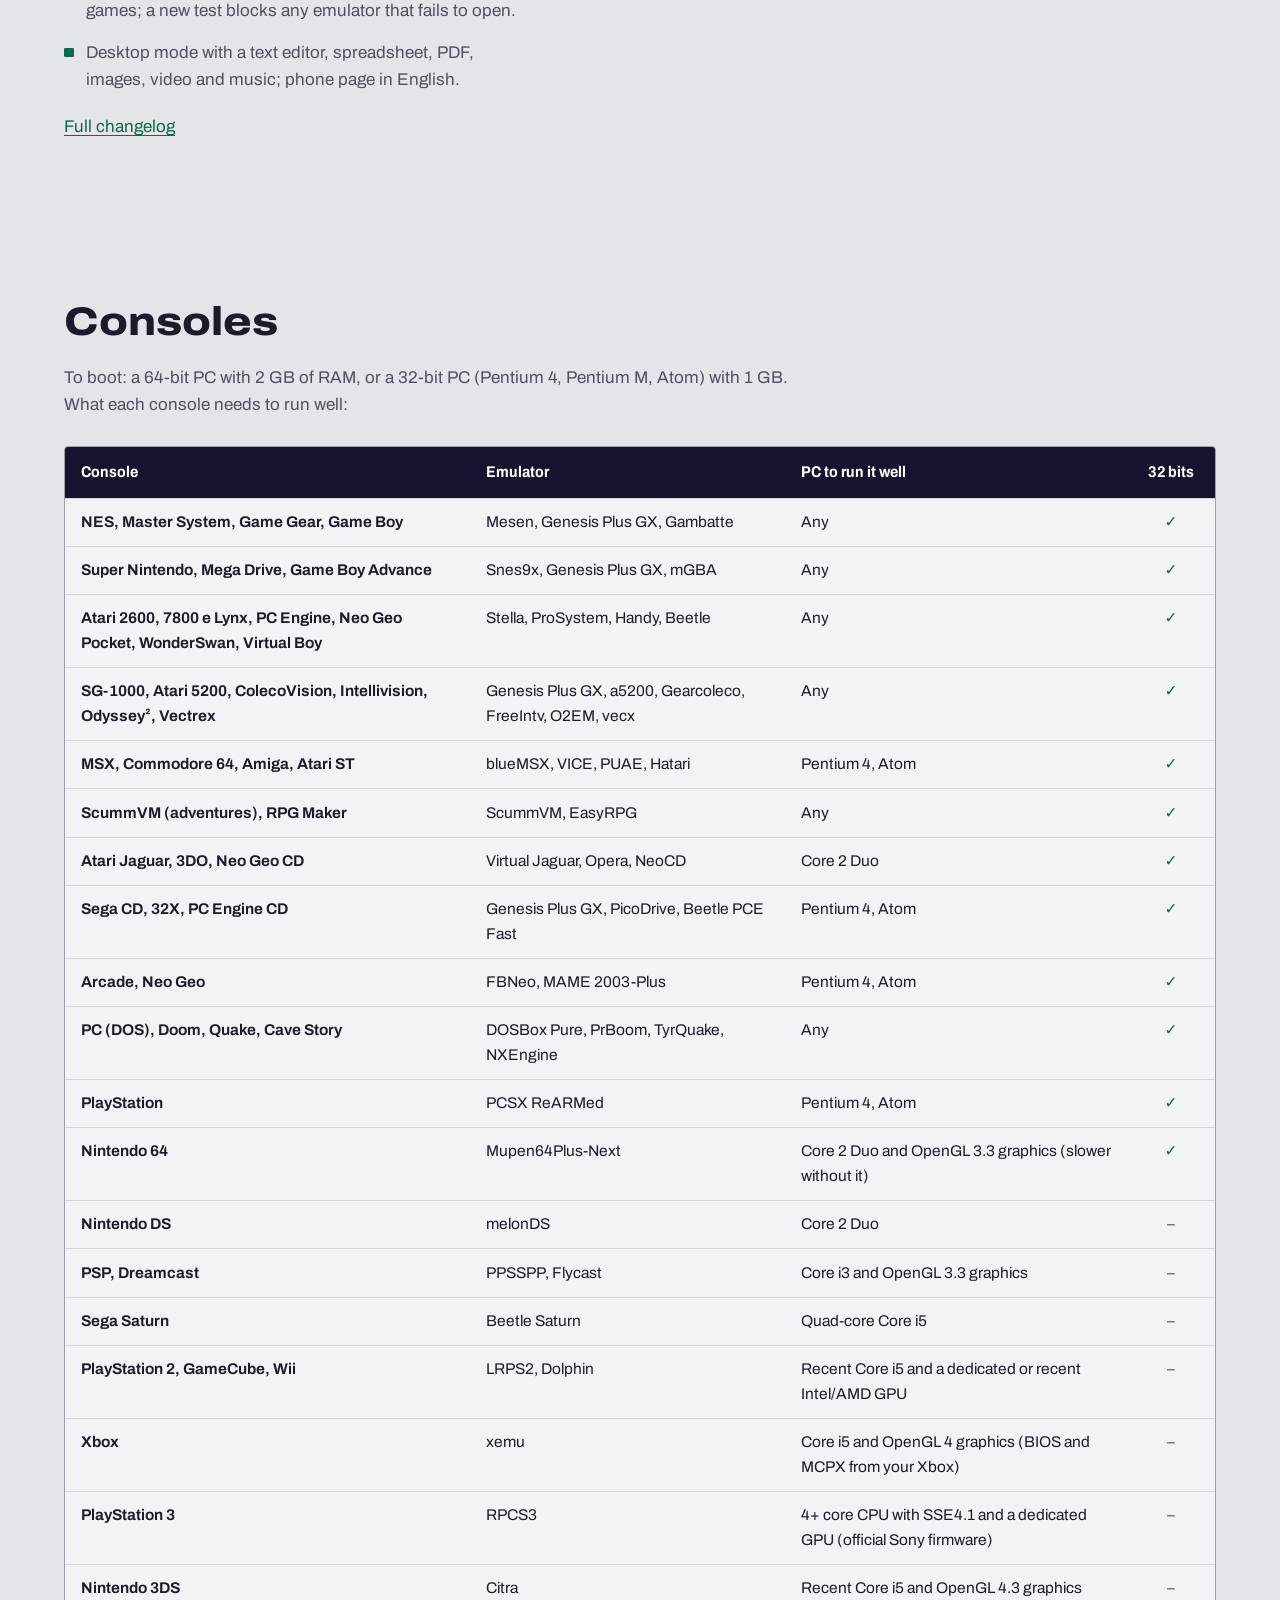
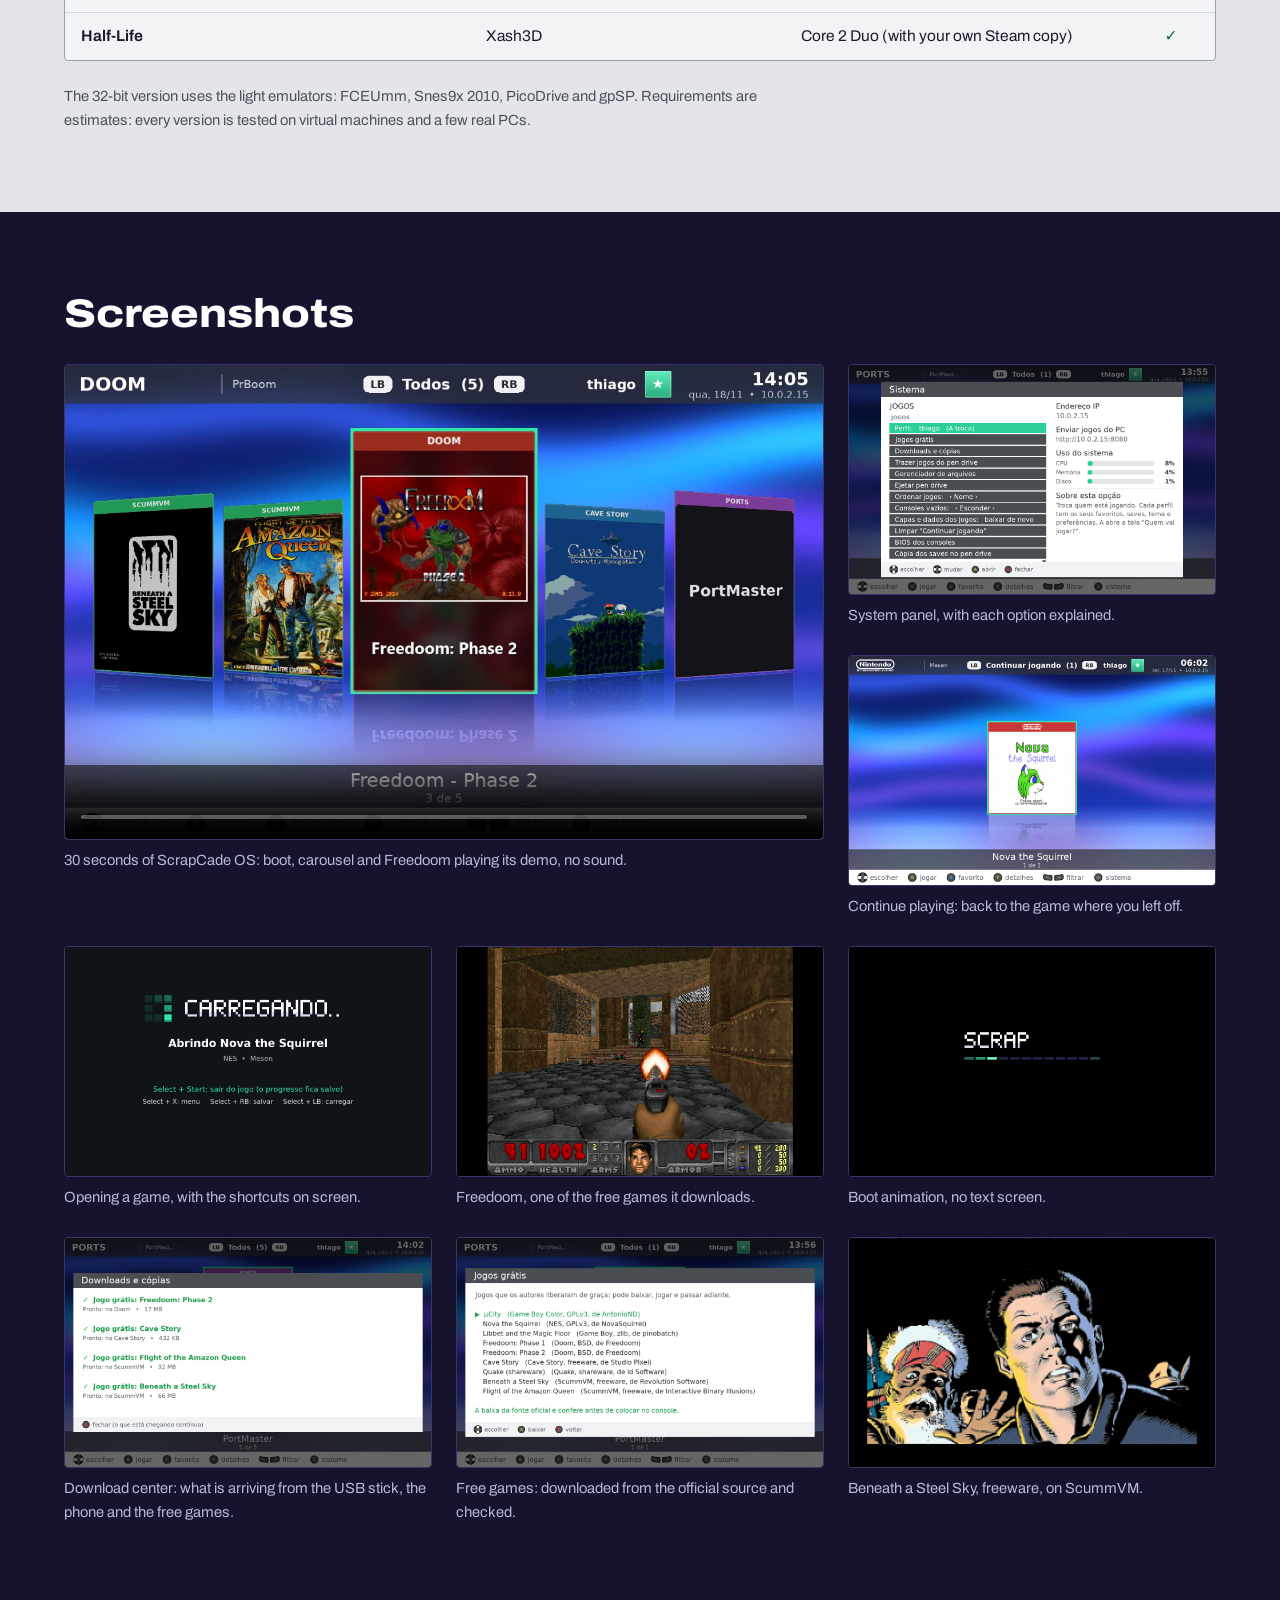
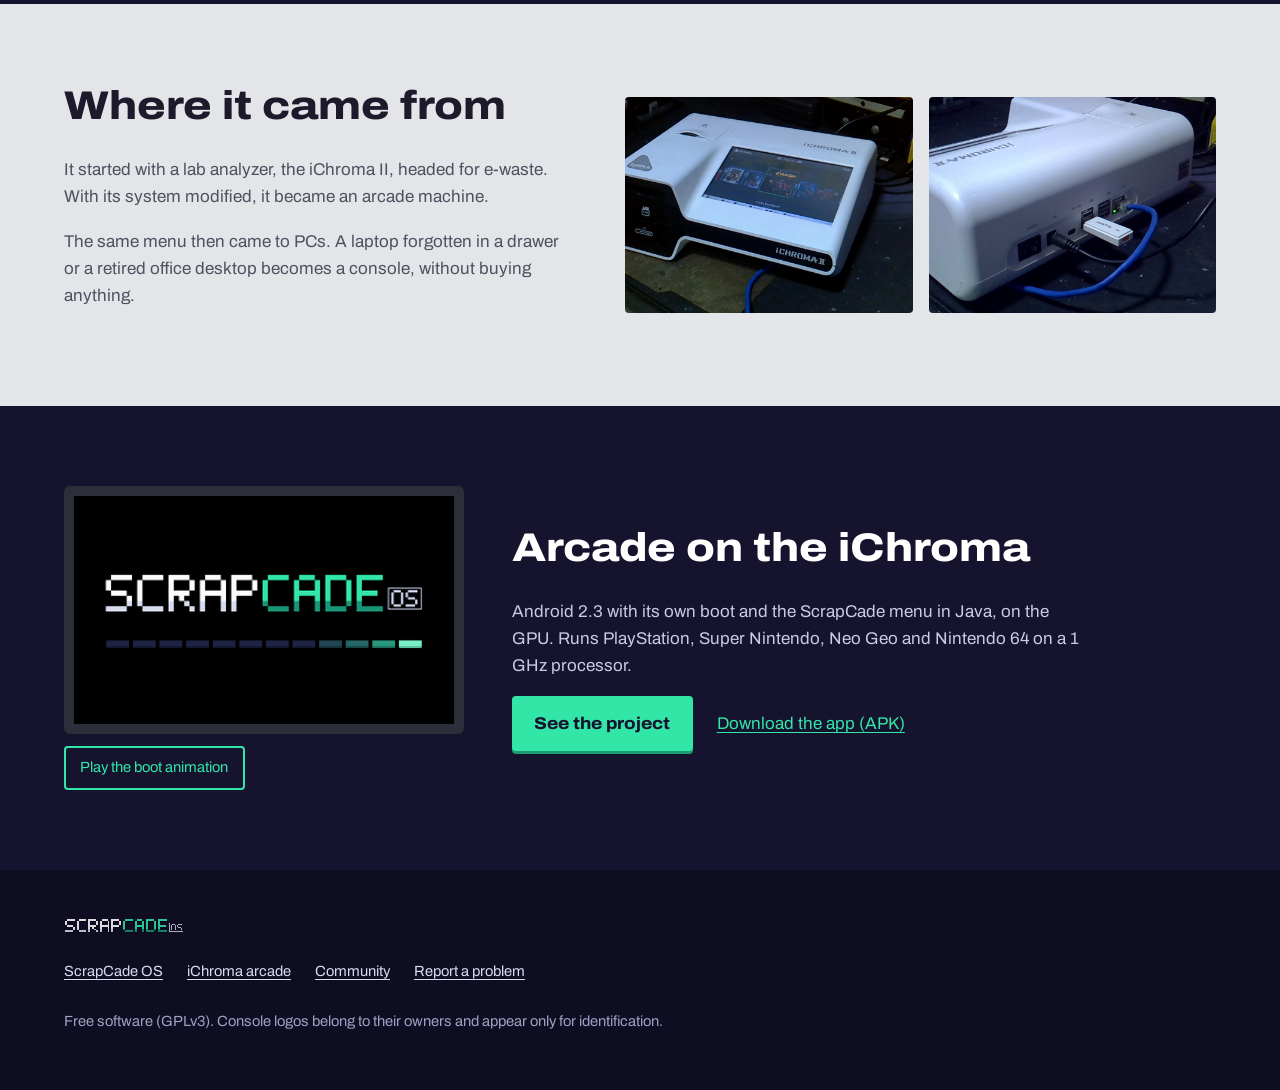
==== commit df0f9723: "feat(scrapcade): v0.22.1 e capturas novas (central de downloads, Jogos grátis, ScummVM) Co-Authored-" ====
--- a/scrapcade/index.html
+++ b/scrapcade/index.html
@@ -47,7 +47,7 @@
         <span lang="pt">Todas as versões</span><span lang="en">All releases</span>
       </a>
     </div>
-    <p class="versao"><span lang="pt">Versão atual:</span><span lang="en">Current version:</span> <b data-versao>v0.20.0-beta</b>. <span lang="pt">Livre e de código aberto (GPLv3).</span><span lang="en">Free and open source (GPLv3).</span></p>
+    <p class="versao"><span lang="pt">Versão atual:</span><span lang="en">Current version:</span> <b data-versao>v0.22.1-beta</b>. <span lang="pt">Livre e de código aberto (GPLv3).</span><span lang="en">Free and open source (GPLv3).</span></p>
   </div>
 
   <figure class="vitrine">
@@ -86,6 +86,7 @@
   <ul>
     <li><span lang="pt">Xbox e PlayStation 3 no PC de 64 bits.</span><span lang="en">Xbox and PlayStation 3 on 64-bit PCs.</span></li>
     <li><span lang="pt">15 consoles e computadores novos: MSX, Commodore 64, Amiga, Atari ST, Atari 5200 e Jaguar, ColecoVision, Intellivision, Odyssey², Vectrex, 3DO, Neo Geo CD e SG-1000, além das aventuras do ScummVM e dos jogos de RPG Maker.</span><span lang="en">15 new consoles and computers: MSX, Commodore 64, Amiga, Atari ST, Atari 5200 and Jaguar, ColecoVision, Intellivision, Odyssey², Vectrex, 3DO, Neo Geo CD and SG-1000, plus ScummVM adventures and RPG Maker games.</span></li>
+    <li><span lang="pt">v0.22.1: PlayStation, ScummVM e, no PC de 64 bits, Dreamcast, PSP e 3DS, que não abriam, agora abrem os jogos; um teste novo barra emulador que não abre.</span><span lang="en">v0.22.1: PlayStation, ScummVM and, on 64-bit PCs, Dreamcast, PSP and 3DS, which failed to open, now run games; a new test blocks any emulator that fails to open.</span></li>
     <li><span lang="pt">Beneath a Steel Sky e Flight of the Amazon Queen nos jogos grátis.</span><span lang="en">Beneath a Steel Sky and Flight of the Amazon Queen among the free games.</span></li>
     <li><span lang="pt">Modo desktop com editor de texto, planilha, PDF, imagens, vídeo e música; página do celular em inglês.</span><span lang="en">Desktop mode with a text editor, spreadsheet, PDF, images, video and music; phone page in English.</span></li>
   </ul>
@@ -137,6 +138,9 @@
     <figure><img loading="lazy" src="img/carregando.png" width="1280" height="800" alt="Abrindo um jogo" data-alt-en="Opening a game"><figcaption><span lang="pt">Abrindo um jogo, com os atalhos na tela.</span><span lang="en">Opening a game, with the shortcuts on screen.</span></figcaption></figure>
     <figure><img loading="lazy" src="img/freedoom.png" width="1280" height="800" alt="Freedoom rodando" data-alt-en="Freedoom running"><figcaption><span lang="pt">Freedoom, um dos jogos livres que o sistema baixa.</span><span lang="en">Freedoom, one of the free games it downloads.</span></figcaption></figure>
     <figure><img loading="lazy" src="img/boot_animado.png" width="1280" height="800" alt="Animação de boot do PC" data-alt-en="PC boot animation"><figcaption><span lang="pt">Animação de boot, sem tela de texto.</span><span lang="en">Boot animation, no text screen.</span></figcaption></figure>
+    <figure><img loading="lazy" src="img/central.jpg" width="1280" height="800" alt="Central de downloads" data-alt-en="Download center"><figcaption><span lang="pt">Central de downloads: o que está chegando do pen drive, do celular e dos Jogos grátis.</span><span lang="en">Download center: what is arriving from the USB stick, the phone and the free games.</span></figcaption></figure>
+    <figure><img loading="lazy" src="img/gratis.jpg" width="1280" height="800" alt="Jogos grátis" data-alt-en="Free games"><figcaption><span lang="pt">Jogos grátis: o sistema baixa da fonte oficial e confere.</span><span lang="en">Free games: downloaded from the official source and checked.</span></figcaption></figure>
+    <figure><img loading="lazy" src="img/scummvm.jpg" width="1280" height="800" alt="Beneath a Steel Sky no ScummVM" data-alt-en="Beneath a Steel Sky on ScummVM"><figcaption><span lang="pt">Beneath a Steel Sky, freeware, no ScummVM.</span><span lang="en">Beneath a Steel Sky, freeware, on ScummVM.</span></figcaption></figure>
   </div>
 </section>
 
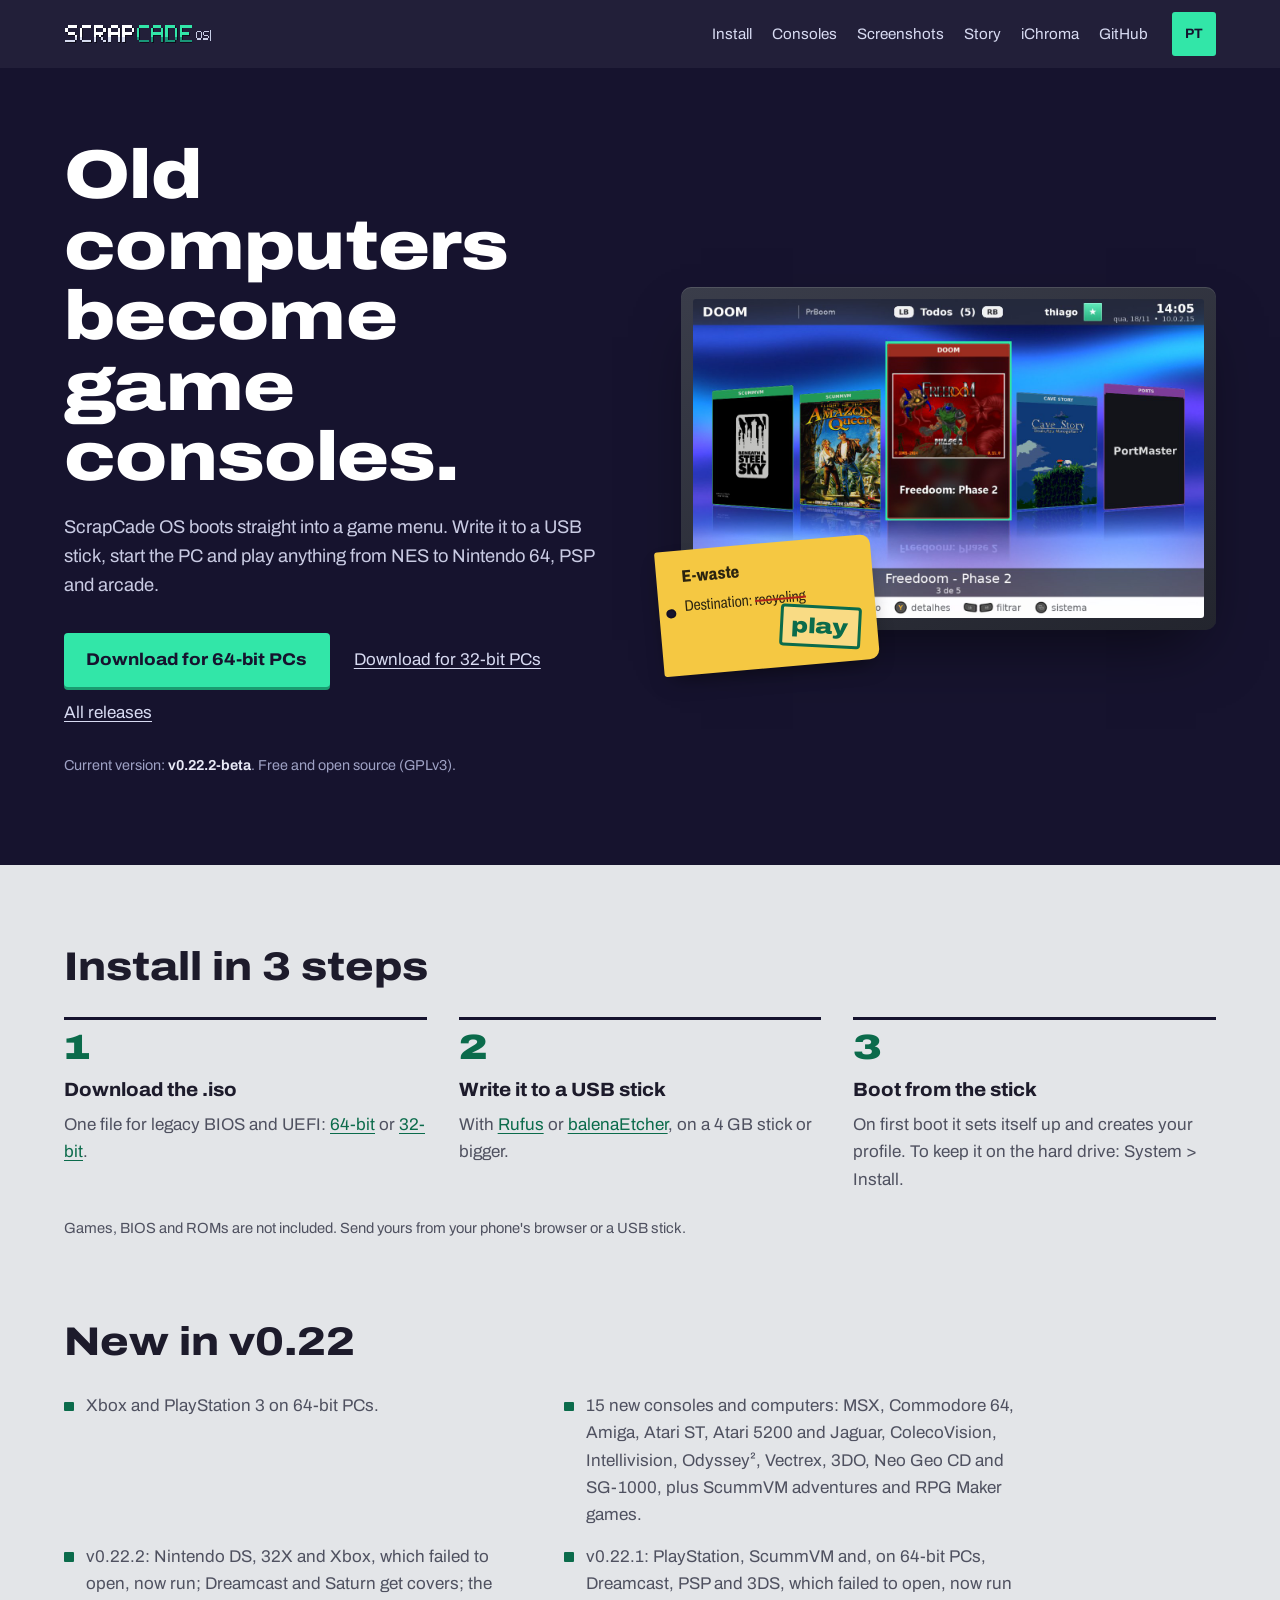
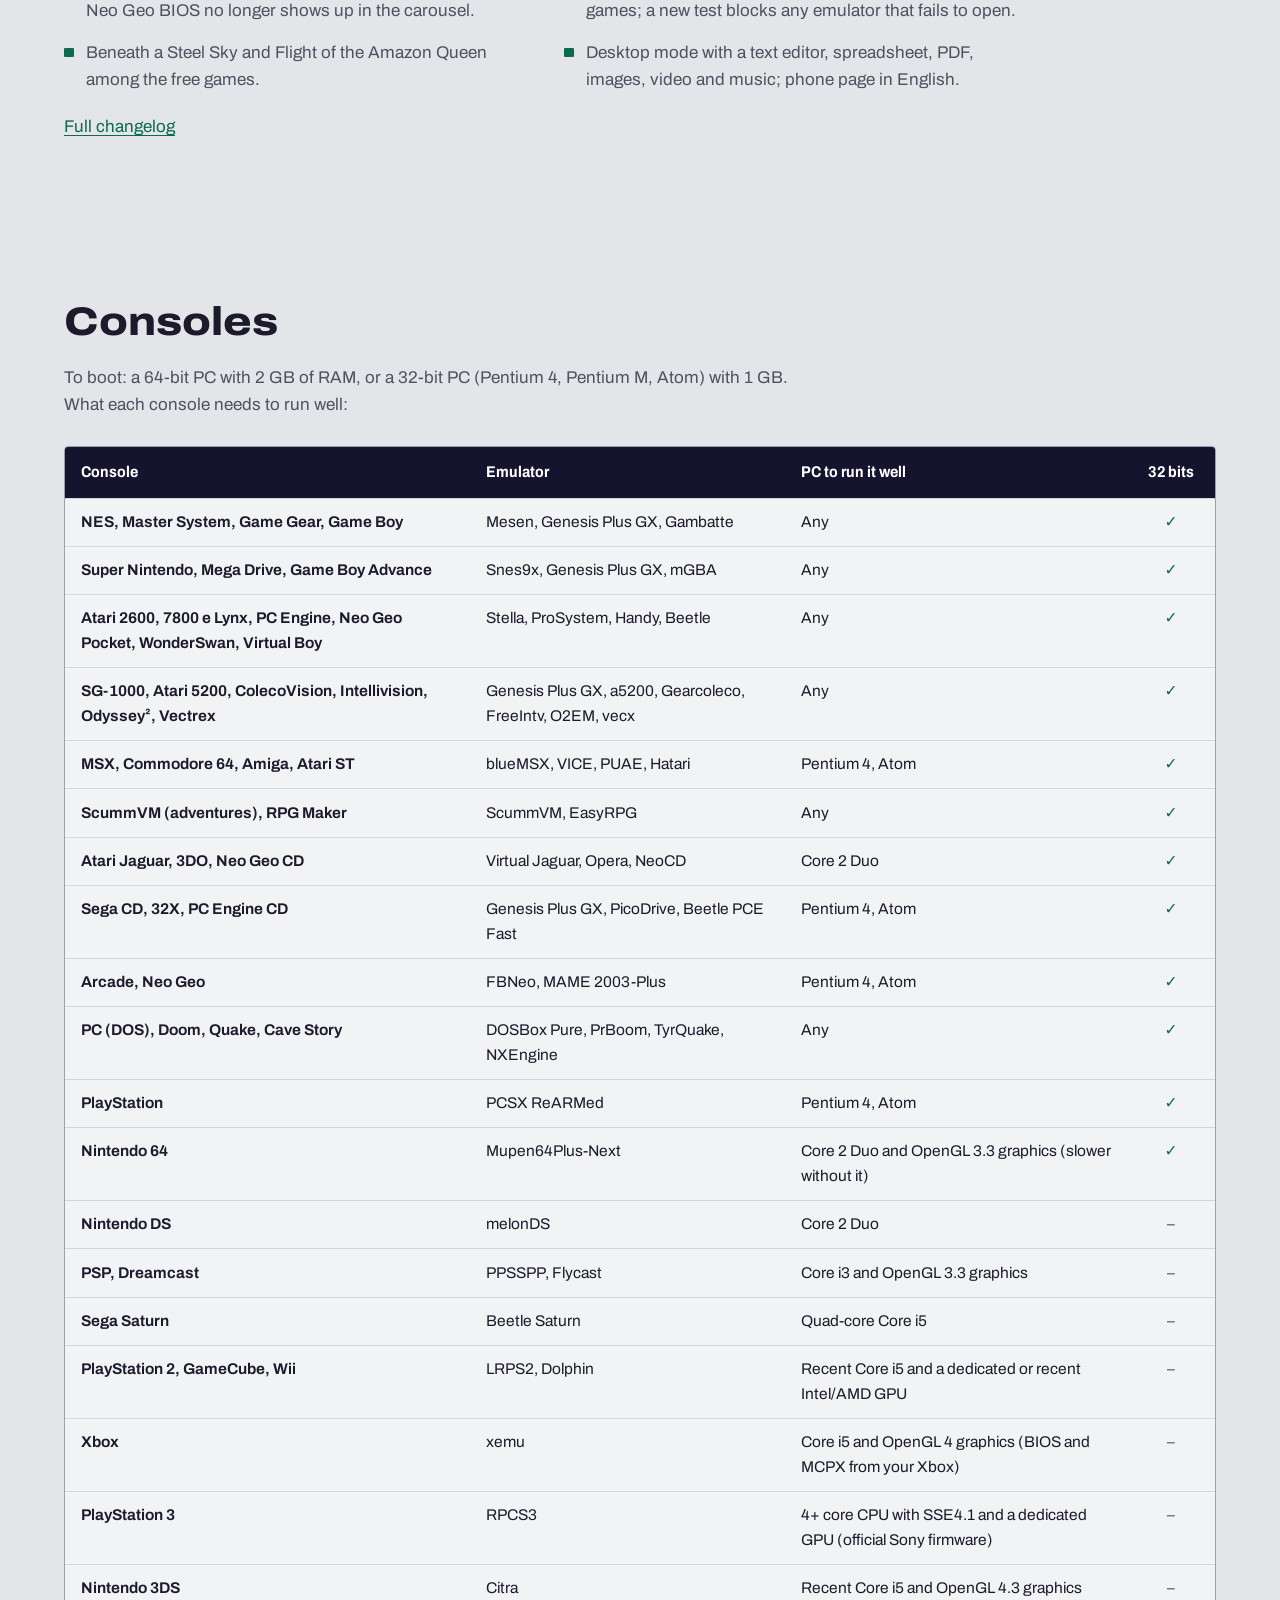
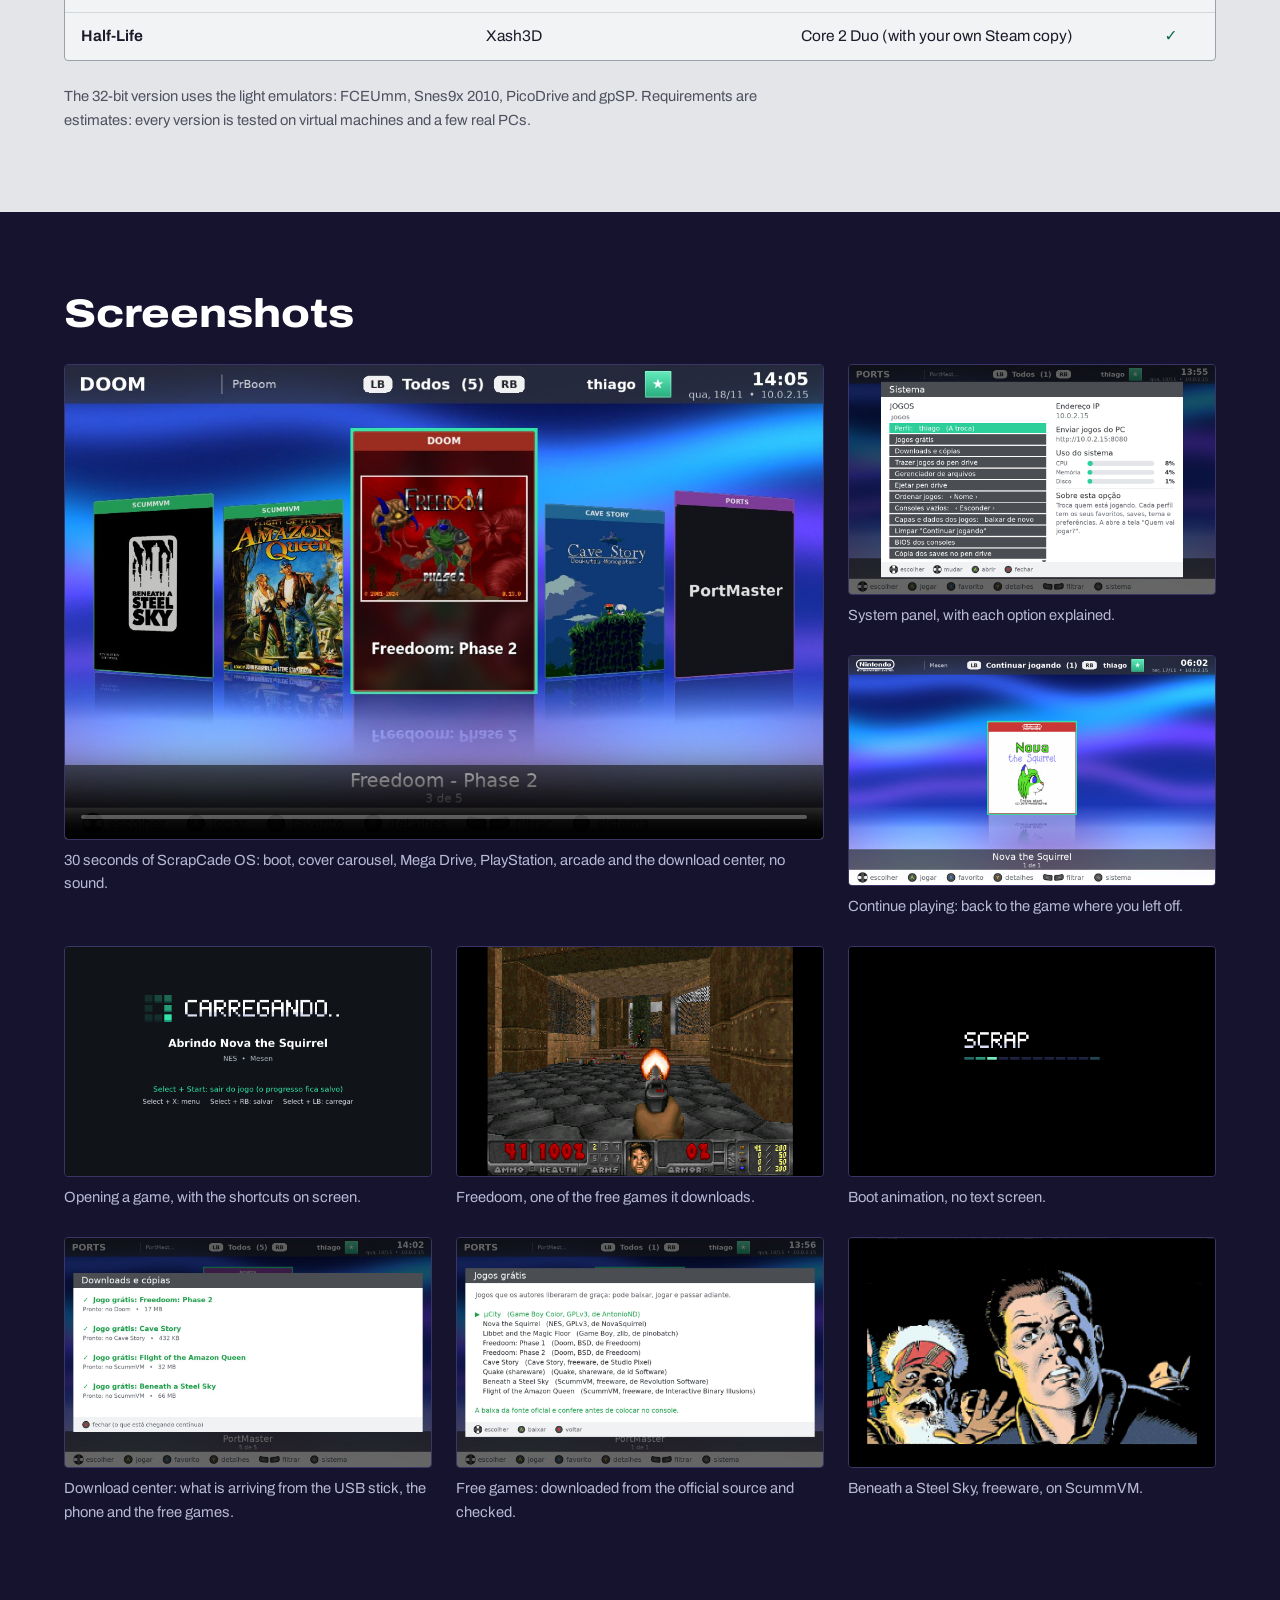
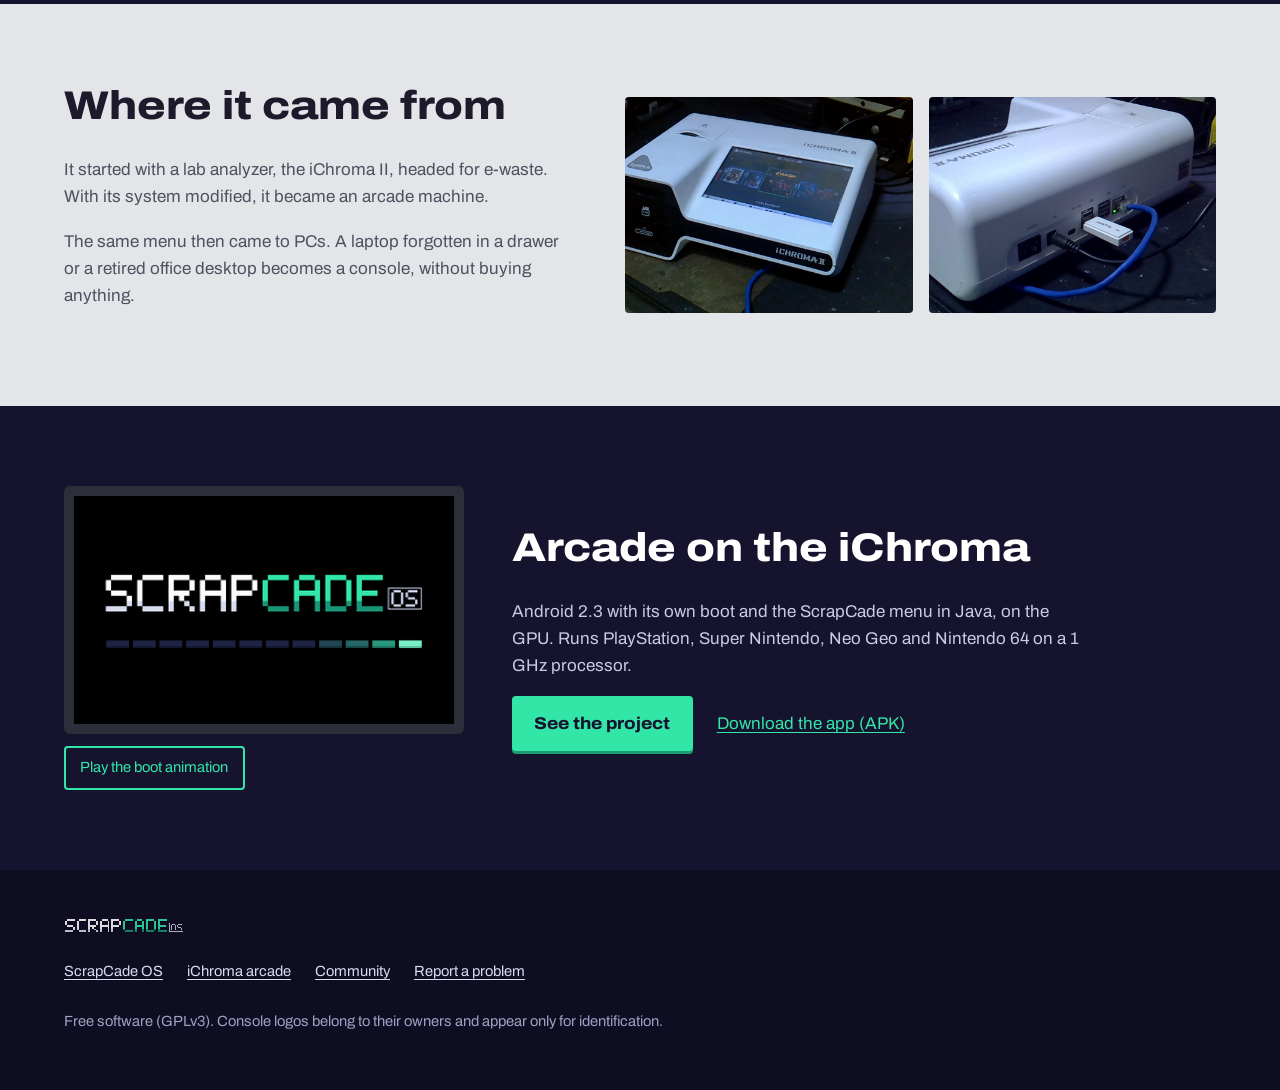
==== commit 0a5cf243: "feat(scrapcade): video novo de 30 s e novidades da v0.22.2 Co-Authored-By: Claude Opus 5.5 <noreply@" ====
--- a/scrapcade/index.html
+++ b/scrapcade/index.html
@@ -47,7 +47,7 @@
         <span lang="pt">Todas as versões</span><span lang="en">All releases</span>
       </a>
     </div>
-    <p class="versao"><span lang="pt">Versão atual:</span><span lang="en">Current version:</span> <b data-versao>v0.22.1-beta</b>. <span lang="pt">Livre e de código aberto (GPLv3).</span><span lang="en">Free and open source (GPLv3).</span></p>
+    <p class="versao"><span lang="pt">Versão atual:</span><span lang="en">Current version:</span> <b data-versao>v0.22.2-beta</b>. <span lang="pt">Livre e de código aberto (GPLv3).</span><span lang="en">Free and open source (GPLv3).</span></p>
   </div>
 
   <figure class="vitrine">
@@ -86,6 +86,7 @@
   <ul>
     <li><span lang="pt">Xbox e PlayStation 3 no PC de 64 bits.</span><span lang="en">Xbox and PlayStation 3 on 64-bit PCs.</span></li>
     <li><span lang="pt">15 consoles e computadores novos: MSX, Commodore 64, Amiga, Atari ST, Atari 5200 e Jaguar, ColecoVision, Intellivision, Odyssey², Vectrex, 3DO, Neo Geo CD e SG-1000, além das aventuras do ScummVM e dos jogos de RPG Maker.</span><span lang="en">15 new consoles and computers: MSX, Commodore 64, Amiga, Atari ST, Atari 5200 and Jaguar, ColecoVision, Intellivision, Odyssey², Vectrex, 3DO, Neo Geo CD and SG-1000, plus ScummVM adventures and RPG Maker games.</span></li>
+    <li><span lang="pt">v0.22.2: Nintendo DS, 32X e Xbox, que não abriam, agora abrem; Dreamcast e Saturn ganham capa; a BIOS do Neo Geo sai do carrossel.</span><span lang="en">v0.22.2: Nintendo DS, 32X and Xbox, which failed to open, now run; Dreamcast and Saturn get covers; the Neo Geo BIOS no longer shows up in the carousel.</span></li>
     <li><span lang="pt">v0.22.1: PlayStation, ScummVM e, no PC de 64 bits, Dreamcast, PSP e 3DS, que não abriam, agora abrem os jogos; um teste novo barra emulador que não abre.</span><span lang="en">v0.22.1: PlayStation, ScummVM and, on 64-bit PCs, Dreamcast, PSP and 3DS, which failed to open, now run games; a new test blocks any emulator that fails to open.</span></li>
     <li><span lang="pt">Beneath a Steel Sky e Flight of the Amazon Queen nos jogos grátis.</span><span lang="en">Beneath a Steel Sky and Flight of the Amazon Queen among the free games.</span></li>
     <li><span lang="pt">Modo desktop com editor de texto, planilha, PDF, imagens, vídeo e música; página do celular em inglês.</span><span lang="en">Desktop mode with a text editor, spreadsheet, PDF, images, video and music; phone page in English.</span></li>
@@ -132,7 +133,7 @@
 <section class="secao escura" id="capturas">
   <h2><span lang="pt">Capturas</span><span lang="en">Screenshots</span></h2>
   <div class="galeria">
-    <figure class="grande"><video controls muted playsinline preload="none" poster="img/carrossel.jpg" width="1280" height="800"><source src="img/demo.mp4" type="video/mp4"></video><figcaption><span lang="pt">30 segundos do ScrapCade OS: boot, carrossel e o Freedoom jogando sozinho, sem som.</span><span lang="en">30 seconds of ScrapCade OS: boot, carousel and Freedoom playing its demo, no sound.</span></figcaption></figure>
+    <figure class="grande"><video controls muted playsinline preload="none" poster="img/carrossel.jpg" width="1280" height="800"><source src="img/demo.mp4" type="video/mp4"></video><figcaption><span lang="pt">30 segundos do ScrapCade OS: boot, carrossel de capas, Mega Drive, PlayStation, fliperama e a central de downloads, sem som.</span><span lang="en">30 seconds of ScrapCade OS: boot, cover carousel, Mega Drive, PlayStation, arcade and the download center, no sound.</span></figcaption></figure>
     <figure><img loading="lazy" src="img/painel.jpg" width="1280" height="800" alt="Painel Sistema" data-alt-en="System panel"><figcaption><span lang="pt">Painel Sistema, com a explicação de cada opção.</span><span lang="en">System panel, with each option explained.</span></figcaption></figure>
     <figure><img loading="lazy" src="img/continuar.jpg" width="1280" height="800" alt="Coleção Continuar jogando" data-alt-en="Continue playing collection"><figcaption><span lang="pt">Continuar jogando: volta ao jogo do ponto em que parou.</span><span lang="en">Continue playing: back to the game where you left off.</span></figcaption></figure>
     <figure><img loading="lazy" src="img/carregando.png" width="1280" height="800" alt="Abrindo um jogo" data-alt-en="Opening a game"><figcaption><span lang="pt">Abrindo um jogo, com os atalhos na tela.</span><span lang="en">Opening a game, with the shortcuts on screen.</span></figcaption></figure>
